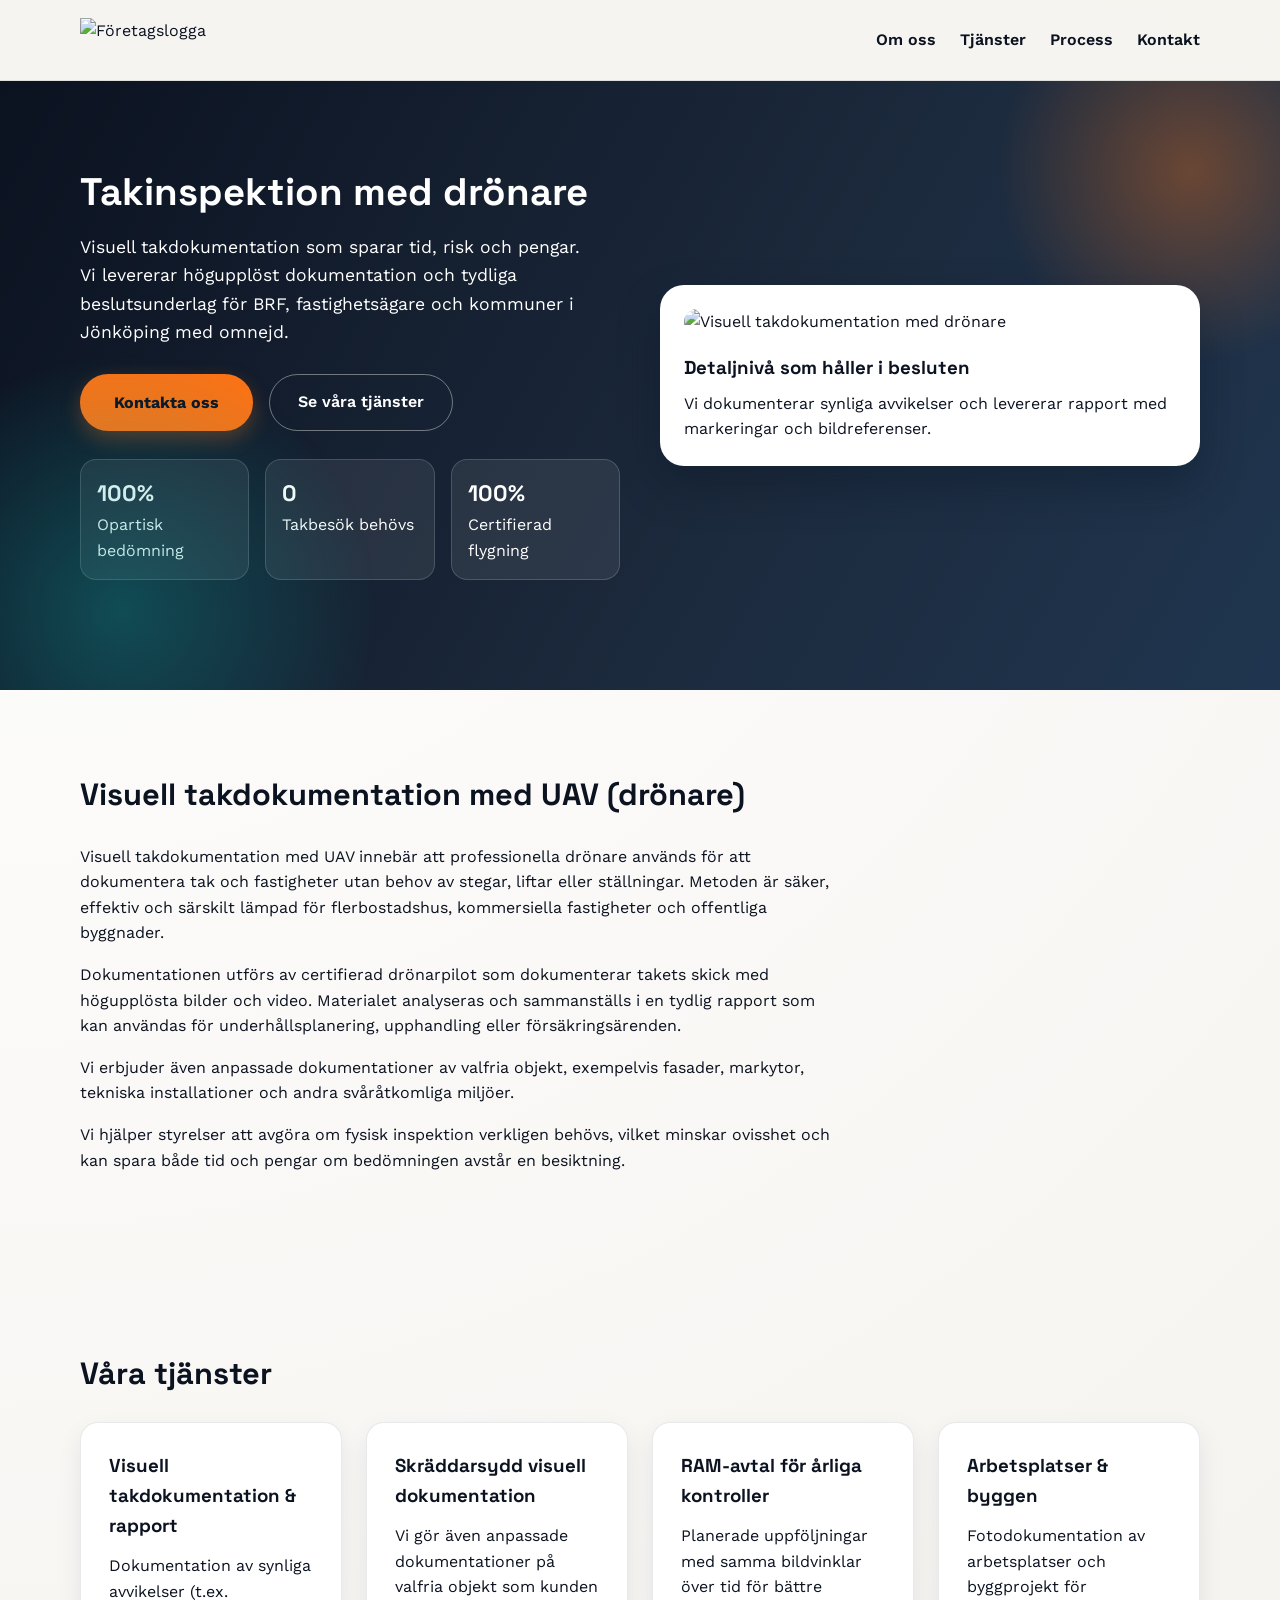
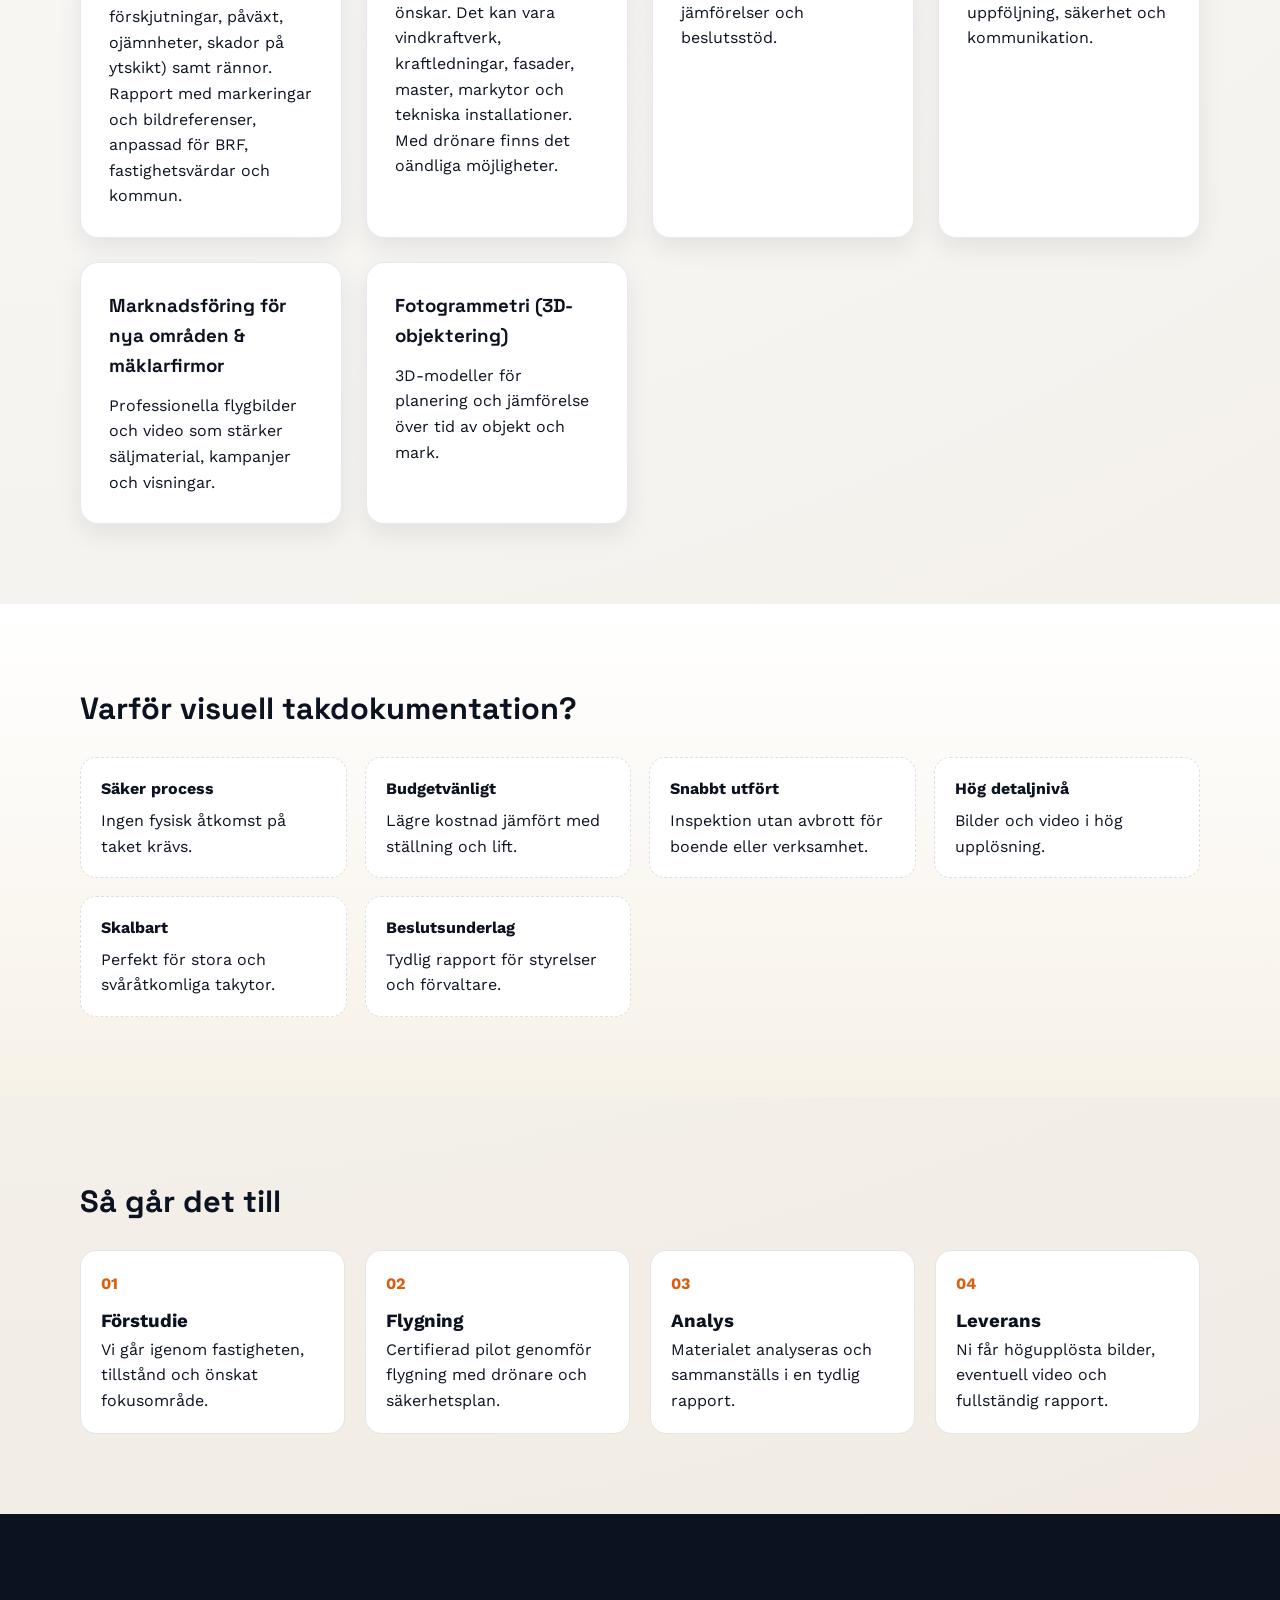
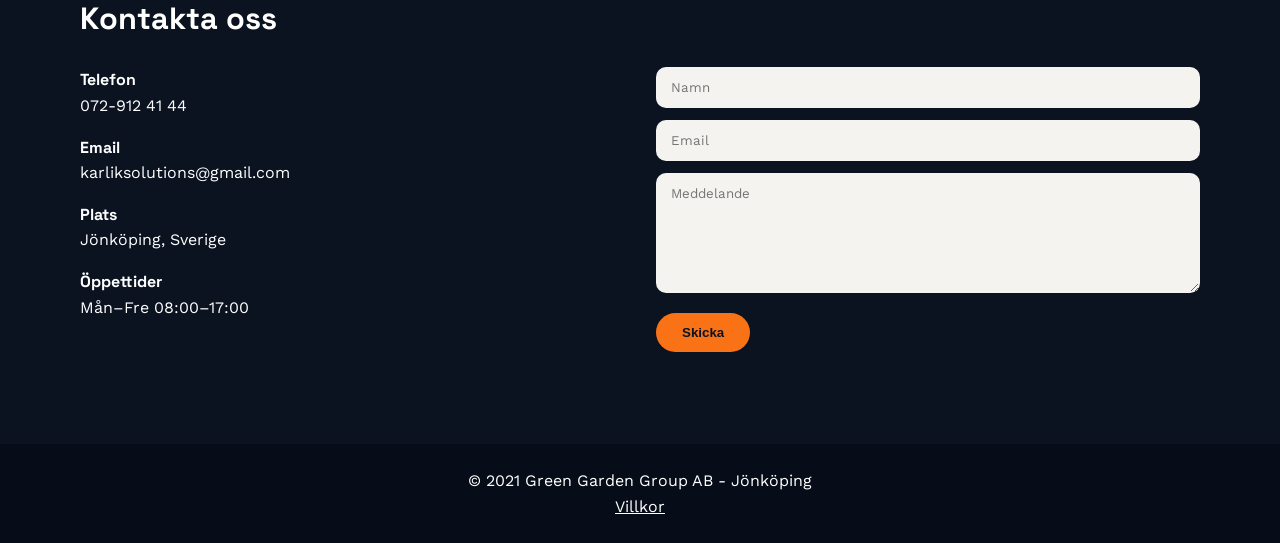
==== index.html @ d93022c7 "La till en honeypot" ====
<!DOCTYPE html>
<html lang="sv">
<head>
    <meta charset="UTF-8">
    <meta name="viewport" content="width=device-width, initial-scale=1.0">
    <title>Takinspektion med drönare | Visuell takdokumentation | Jönköping</title>
    <meta name="description" content="Professionell visuell takdokumentation med drönare i Jönköping och hela Småland. Säker, kostnadseffektiv och noggrann dokumentation för BRF, fastighetsägare och kommuner.">
    <meta property="og:title" content="Takinspektion med drönare I Jönköping">
    <meta property="og:description" content="Visuell takdokumentation med drönare i Jönköping och hela Småland. Högupplöst bild och rapport för BRF, fastighetsägare och kommuner.">
    <meta property="og:image" content="https://karliksolutions.se/hero.jpg">
    <meta property="og:type" content="website">
    <meta property="og:url" content="https://karliksolutions.se/">
    <meta name="twitter:card" content="summary_large_image">
    <meta name="twitter:title" content="Takinspektion med drönare I Jönköping">
    <meta name="twitter:description" content="Visuell takdokumentation med drönare i Jönköping och hela Småland. Högupplöst bild och rapport för fastighetsägare.">
    <meta name="twitter:image" content="https://karliksolutions.se/hero.jpg">
    <link rel="canonical" href="https://karliksolutions.se/">

    <link rel="preconnect" href="https://fonts.googleapis.com">
    <link rel="preconnect" href="https://fonts.gstatic.com" crossorigin>
    <link href="https://fonts.googleapis.com/css2?family=Space+Grotesk:wght@400;600;700&family=Work+Sans:wght@300;400;600&display=swap" rel="stylesheet">
    <link rel="icon" href="/favicon.ico" type="image/x-icon">
    <link rel="icon" href="Karlik ikon inverted - PNG.png" type="image/png">

    <script type="application/ld+json">
        {
            "@context": "https://schema.org",
            "@type": "LocalBusiness",
            "name": "Karlik Solutions",
            "url": "https://karliksolutions.se/",
            "image": "https://karliksolutions.se/hero.jpg",
            "address": {
                "@type": "PostalAddress",
                "addressLocality": "Jönköping",
                "addressCountry": "SE"
            },
            "telephone": "+46 72 912 41 44",
            "email": "karliksolutions@gmail.com",
            "serviceArea": {
                "@type": "Place",
                "address": {
                    "@type": "PostalAddress",
                    "addressLocality": "Jönköping",
                    "addressCountry": "SE"
                }
            },
            "areaServed": "Jönköping",
            "makesOffer": [
                {
                    "@type": "Offer",
                    "itemOffered": {
                        "@type": "Service",
                        "name": "Visuell takdokumentation med drönare"
                    }
                },
                {
                    "@type": "Offer",
                    "itemOffered": {
                        "@type": "Service",
                        "name": "Skräddarsydd visuell dokumentation"
                    }
                },
                {
                    "@type": "Offer",
                    "itemOffered": {
                        "@type": "Service",
                        "name": "RAM-avtal för årliga kontroller"
                    }
                },
                {
                    "@type": "Offer",
                    "itemOffered": {
                        "@type": "Service",
                        "name": "Arbetsplatser & byggen"
                    }
                },
                {
                    "@type": "Offer",
                    "itemOffered": {
                        "@type": "Service",
                        "name": "Marknadsföring för nya områden & mäklarfirmor"
                    }
                },
                {
                    "@type": "Offer",
                    "itemOffered": {
                        "@type": "Service",
                        "name": "Fotogrammetri (3D-objektering)"
                    }
                }
            ]
        }
    </script>

    <style>
        :root {
            --ink: #0b1220;
            --ink-soft: #151d2d;
            --cloud: #f5f3ef;
            --sand: #efe7dc;
            --brand: #f97316;
            --brand-dark: #d65f10;
            --sea: #0ea5a0;
            --edge: #1c2a3d;
        }

        * {
            margin: 0;
            padding: 0;
            box-sizing: border-box;
        }

        body {
            font-family: "Work Sans", "Segoe UI", sans-serif;
            line-height: 1.6;
            color: var(--ink);
            background: radial-gradient(circle at top left, #ffffff 0%, var(--cloud) 55%, var(--sand) 100%);
        }

        img {
            max-width: 100%;
            display: block;
        }

        .container {
            width: min(1120px, 92%);
            margin: 0 auto;
        }

        header {
            position: sticky;
            top: 0;
            z-index: 10;
            background: rgba(245, 243, 239, 0.9);
            backdrop-filter: blur(10px);
            border-bottom: 1px solid rgba(28, 42, 61, 0.1);
        }

        .logo-nav {
            display: flex;
            align-items: center;
            justify-content: space-between;
            padding: 18px 0;
            gap: 24px;
        }

        .logo {
            height: 44px;
        }

        nav ul {
            list-style: none;
            display: flex;
            gap: 24px;
            font-weight: 600;
        }

        nav a {
            text-decoration: none;
            color: var(--ink);
        }

        nav a:hover {
            color: var(--brand);
        }

        .hero-section {
            position: relative;
            overflow: hidden;
            background: linear-gradient(120deg, var(--ink) 0%, var(--edge) 60%, #1f354f 100%);
            color: #ffffff;
            padding: 90px 0 110px;
        }

        .hero-section::before,
        .hero-section::after {
            content: "";
            position: absolute;
            border-radius: 50%;
            opacity: 0.35;
        }

        .hero-section::before {
            width: 420px;
            height: 420px;
            background: radial-gradient(circle, var(--brand) 0%, transparent 65%);
            top: -120px;
            right: -120px;
        }

        .hero-section::after {
            width: 520px;
            height: 520px;
            background: radial-gradient(circle, var(--sea) 0%, transparent 70%);
            bottom: -180px;
            left: -140px;
        }

        .hero-grid {
            position: relative;
            display: grid;
            grid-template-columns: repeat(2, 1fr);
            gap: 40px;
            align-items: center;
        }

        .hero-content h1 {
            font-family: "Space Grotesk", "Segoe UI", sans-serif;
            font-size: clamp(2.4rem, 3vw, 3.5rem);
            line-height: 1.1;
            margin-bottom: 20px;
        }

        .hero-content p {
            font-size: 1.1rem;
            max-width: 520px;
            margin-bottom: 28px;
        }

        .hero-actions {
            display: flex;
            flex-wrap: wrap;
            gap: 16px;
            margin-bottom: 28px;
        }

        .cta-button {
            background-color: var(--brand);
            color: var(--ink);
            padding: 14px 32px;
            border-radius: 999px;
            font-weight: 700;
            text-decoration: none;
            border: 2px solid var(--brand);
            transition: transform 0.2s ease, box-shadow 0.2s ease;
            box-shadow: 0 8px 20px rgba(249, 115, 22, 0.3);
        }

        .cta-button:hover {
            transform: translateY(-2px);
            box-shadow: 0 12px 26px rgba(249, 115, 22, 0.35);
        }

        .ghost-button {
            padding: 14px 28px;
            border-radius: 999px;
            border: 1px solid rgba(255, 255, 255, 0.4);
            color: #ffffff;
            text-decoration: none;
            font-weight: 600;
        }

        .hero-metrics {
            display: grid;
            grid-template-columns: repeat(auto-fit, minmax(160px, 1fr));
            gap: 16px;
        }

        .metric {
            background: rgba(255, 255, 255, 0.08);
            border: 1px solid rgba(255, 255, 255, 0.16);
            padding: 16px;
            border-radius: 16px;
        }

        .metric strong {
            display: block;
            font-size: 1.4rem;
            font-family: "Space Grotesk", "Segoe UI", sans-serif;
        }

        .hero-card {
            background: #ffffff;
            color: var(--ink);
            border-radius: 24px;
            padding: 24px;
            box-shadow: 0 20px 40px rgba(10, 20, 35, 0.35);
            animation: float 8s ease-in-out infinite;
        }

        .hero-card img {
            border-radius: 16px;
            margin-bottom: 18px;
        }

        .hero-card h3 {
            font-family: "Space Grotesk", "Segoe UI", sans-serif;
            margin-bottom: 8px;
        }

        section {
            padding: 80px 0;
        }

        h2 {
            font-family: "Space Grotesk", "Segoe UI", sans-serif;
            font-size: clamp(1.8rem, 2.4vw, 2.6rem);
            margin-bottom: 24px;
        }

        .about-section p {
            max-width: 760px;
            margin-bottom: 16px;
        }

        .services-grid {
            display: grid;
            grid-template-columns: repeat(auto-fit, minmax(260px, 1fr));
            gap: 24px;
        }

        .service-card {
            background: #ffffff;
            padding: 28px;
            border-radius: 18px;
            border: 1px solid rgba(28, 42, 61, 0.1);
            box-shadow: 0 10px 24px rgba(20, 30, 45, 0.08);
        }

        .service-card h3 {
            margin-bottom: 12px;
            font-family: "Space Grotesk", "Segoe UI", sans-serif;
        }

        .benefits-section {
            background: linear-gradient(180deg, #ffffff 0%, #f7f2e8 100%);
        }

        .benefits-grid {
            display: grid;
            grid-template-columns: repeat(auto-fit, minmax(240px, 1fr));
            gap: 18px;
        }

        .benefit-item {
            background: #ffffff;
            border-radius: 16px;
            padding: 18px 20px;
            border: 1px dashed rgba(28, 42, 61, 0.15);
        }

        .benefit-item strong {
            display: block;
            margin-bottom: 6px;
        }

        .process-grid {
            display: grid;
            grid-template-columns: repeat(auto-fit, minmax(240px, 1fr));
            gap: 20px;
        }

        .process-step {
            padding: 20px;
            background: #ffffff;
            border-radius: 16px;
            border: 1px solid rgba(28, 42, 61, 0.12);
        }

        .process-step span {
            display: inline-block;
            font-weight: 700;
            color: var(--brand-dark);
            margin-bottom: 10px;
        }

        .contact-section {
            background: var(--ink);
            color: #ffffff;
        }

        .contact-content {
            display: grid;
            grid-template-columns: repeat(auto-fit, minmax(280px, 1fr));
            gap: 32px;
        }

        .contact-item {
            margin-bottom: 16px;
        }

        .contact-item h4 {
            font-family: "Space Grotesk", "Segoe UI", sans-serif;
        }

        form {
            position: relative;
        }

        form input,
        form textarea {
            width: 100%;
            padding: 12px 14px;
            margin-bottom: 12px;
            border-radius: 10px;
            border: 1px solid transparent;
            background: #f5f3ef;
            font-family: "Work Sans", "Segoe UI", sans-serif;
        }

        form textarea {
            min-height: 120px;
            resize: vertical;
        }

        form button {
            padding: 12px 26px;
            border: none;
            background: var(--brand);
            color: var(--ink);
            border-radius: 999px;
            font-weight: 700;
            cursor: pointer;
        }

        /* Honeypot: dolt för människor, synligt för bottar */
        .hp-field {
            position: absolute;
            left: -9999px;
            top: auto;
            width: 1px;
            height: 1px;
            overflow: hidden;
        }

        .form-status {
            margin-top: 12px;
            font-weight: 600;
        }

        .form-status.success {
            color: var(--brand);
        }

        .form-status.error {
            color: #fca5a5;
        }

        footer {
            background: #070d18;
            color: #ffffff;
            text-align: center;
            padding: 24px 0;
        }

        footer a {
            color: #ffffff;
        }

        .reveal {
            animation: fadeUp 0.8s ease forwards;
            opacity: 0;
        }

        .reveal-delay-1 { animation-delay: 0.1s; }
        .reveal-delay-2 { animation-delay: 0.2s; }
        .reveal-delay-3 { animation-delay: 0.3s; }

        @keyframes fadeUp {
            from { opacity: 0; transform: translateY(12px); }
            to { opacity: 1; transform: translateY(0); }
        }

        @keyframes float {
            0%, 100% { transform: translateY(0); }
            50% { transform: translateY(-10px); }
        }

        @media (max-width: 820px) {
            .hero-grid {
                grid-template-columns: 1fr;
            }

            nav ul {
                flex-wrap: wrap;
                justify-content: center;
            }
        }

        @media (max-width: 640px) {
            .logo-nav {
                flex-direction: column;
            }

            .hero-actions {
                flex-direction: column;
                align-items: flex-start;
            }

            .hero-section {
                padding: 70px 0 90px;
            }

            .hero-content h1 {
                font-size: 2.1rem;
            }

            .hero-content p {
                font-size: 1rem;
            }

            section {
                padding: 60px 0;
            }

            .services-grid,
            .benefits-grid,
            .process-grid {
                gap: 16px;
            }

            .service-card {
                padding: 22px;
            }

            .service-card p,
            .benefit-item span {
                font-size: 0.98rem;
            }

            .contact-content {
                gap: 24px;
            }
        }

        @media (max-width: 520px) {
            .hero-metrics {
                grid-template-columns: 1fr;
            }

            .metric {
                padding: 12px;
            }

            .hero-card {
                padding: 18px;
            }
        }
    </style>
</head>
<body>

<header>
    <div class="container">
        <div class="logo-nav">
            <img src="logo.png" alt="Företagslogga" class="logo">
            <nav aria-label="Huvudnavigation">
                <ul>
                    <li><a href="#om-oss">Om oss</a></li>
                    <li><a href="#tjanster">Tjänster</a></li>
                    <li><a href="#process">Process</a></li>
                    <li><a href="#kontakt">Kontakt</a></li>
                </ul>
            </nav>
        </div>
    </div>
</header>

<main>
<section class="hero-section">
    <div class="container hero-grid">
        <div class="hero-content reveal">
            <h1 class="reveal-delay-2">Takinspektion med drönare</h1>
            <p class="reveal-delay-3">
                Visuell takdokumentation som sparar tid, risk och pengar. Vi levererar högupplöst dokumentation och tydliga beslutsunderlag för BRF, fastighetsägare och kommuner i Jönköping med omnejd.
            </p>
            <div class="hero-actions reveal-delay-3">
                <a href="#kontakt" class="cta-button">Kontakta oss</a>
                <a href="#tjanster" class="ghost-button">Se våra tjänster</a>
            </div>
            <div class="hero-metrics">
                <div class="metric">
                    <strong>100%</strong>
                    <span>Opartisk bedömning</span>
                </div>
                <div class="metric">
                    <strong>0</strong>
                    <span>Takbesök behövs</span>
                </div>
                <div class="metric">
                    <strong>100%</strong>
                    <span>Certifierad flygning</span>
                </div>
            </div>
        </div>
        <div class="hero-card reveal">
            <img src="hero.jpg" alt="Visuell takdokumentation med drönare" fetchpriority="high">
            <h3>Detaljnivå som håller i besluten</h3>
            <p>Vi dokumenterar synliga avvikelser och levererar rapport med markeringar och bildreferenser.</p>
        </div>
    </div>
</section>

<section id="om-oss" class="about-section">
    <div class="container">
        <h2>Visuell takdokumentation med UAV (drönare)</h2>
        <p>
            Visuell takdokumentation med UAV innebär att professionella drönare används för att dokumentera tak och fastigheter utan behov av stegar, liftar eller ställningar. Metoden är säker, effektiv och särskilt lämpad för flerbostadshus, kommersiella fastigheter och offentliga byggnader.
        </p>
        <p>
            Dokumentationen utförs av certifierad drönarpilot som dokumenterar takets skick med högupplösta bilder och video. Materialet analyseras och sammanställs i en tydlig rapport som kan användas för underhållsplanering, upphandling eller försäkringsärenden.
        </p>
        <p>
            Vi erbjuder även anpassade dokumentationer av valfria objekt, exempelvis fasader, markytor, tekniska installationer och andra svåråtkomliga miljöer.
        </p>
        <p>
            Vi hjälper styrelser att avgöra om fysisk inspektion verkligen behövs, vilket minskar ovisshet och kan spara både tid och pengar om bedömningen avstår en besiktning.
        </p>
    </div>
</section>

<section id="tjanster" class="services-section">
    <div class="container">
        <h2>Våra tjänster</h2>
        <div class="services-grid">
            <div class="service-card">
                <h3>Visuell takdokumentation & rapport</h3>
                <p>Dokumentation av synliga avvikelser (t.ex. förskjutningar, påväxt, ojämnheter, skador på ytskikt) samt rännor. Rapport med markeringar och bildreferenser, anpassad för BRF, fastighetsvärdar och kommun.</p>
            </div>
            <div class="service-card">
                <h3>Skräddarsydd visuell dokumentation</h3>
                <p>Vi gör även anpassade dokumentationer på valfria objekt som kunden önskar. Det kan vara vindkraftverk, kraftledningar, fasader, master, markytor och tekniska installationer. Med drönare finns det oändliga möjligheter.</p>
            </div>
            <div class="service-card">
                <h3>RAM-avtal för årliga kontroller</h3>
                <p>Planerade uppföljningar med samma bildvinklar över tid för bättre jämförelser och beslutsstöd.</p>
            </div>
            <div class="service-card">
                <h3>Arbetsplatser & byggen</h3>
                <p>Fotodokumentation av arbetsplatser och byggprojekt för uppföljning, säkerhet och kommunikation.</p>
            </div>
            <div class="service-card">
                <h3>Marknadsföring för nya områden & mäklarfirmor</h3>
                <p>Professionella flygbilder och video som stärker säljmaterial, kampanjer och visningar.</p>
            </div>
            <div class="service-card">
                <h3>Fotogrammetri (3D-objektering)</h3>
                <p>3D-modeller för planering och jämförelse över tid av objekt och mark.</p>
            </div>
        </div>
    </div>
</section>

<section class="benefits-section">
    <div class="container">
        <h2>Varför visuell takdokumentation?</h2>
        <div class="benefits-grid">
            <div class="benefit-item">
                <strong>Säker process</strong>
                <span>Ingen fysisk åtkomst på taket krävs.</span>
            </div>
            <div class="benefit-item">
                <strong>Budgetvänligt</strong>
                <span>Lägre kostnad jämfört med ställning och lift.</span>
            </div>
            <div class="benefit-item">
                <strong>Snabbt utfört</strong>
                <span>Inspektion utan avbrott för boende eller verksamhet.</span>
            </div>
            <div class="benefit-item">
                <strong>Hög detaljnivå</strong>
                <span>Bilder och video i hög upplösning.</span>
            </div>
            <div class="benefit-item">
                <strong>Skalbart</strong>
                <span>Perfekt för stora och svåråtkomliga takytor.</span>
            </div>
            <div class="benefit-item">
                <strong>Beslutsunderlag</strong>
                <span>Tydlig rapport för styrelser och förvaltare.</span>
            </div>
        </div>
    </div>
</section>

<section id="process" class="process-section">
    <div class="container">
        <h2>Så går det till</h2>
        <div class="process-grid">
            <div class="process-step">
                <span>01</span>
                <h3>Förstudie</h3>
                <p>Vi går igenom fastigheten, tillstånd och önskat fokusområde.</p>
            </div>
            <div class="process-step">
                <span>02</span>
                <h3>Flygning</h3>
                <p>Certifierad pilot genomför flygning med drönare och säkerhetsplan.</p>
            </div>
            <div class="process-step">
                <span>03</span>
                <h3>Analys</h3>
                <p>Materialet analyseras och sammanställs i en tydlig rapport.</p>
            </div>
            <div class="process-step">
                <span>04</span>
                <h3>Leverans</h3>
                <p>Ni får högupplösta bilder, eventuell video och fullständig rapport.</p>
            </div>
        </div>
    </div>
</section>

<section id="kontakt" class="contact-section">
    <div class="container">
        <h2>Kontakta oss</h2>
        <div class="contact-content">
            <div class="contact-info">
                <div class="contact-item">
                    <h4>Telefon</h4>
                    <p>072-912 41 44</p>
                </div>
                <div class="contact-item">
                    <h4>Email</h4>
                    <p>karliksolutions@gmail.com</p>
                </div>
                <div class="contact-item">
                    <h4>Plats</h4>
                    <p>Jönköping, Sverige</p>
                </div>
                <div class="contact-item">
                    <h4>Öppettider</h4>
                    <p>Mån–Fre 08:00–17:00</p>
                </div>
            </div>
            <form id="contact-form" action="https://n8n1.karlikadmin.se/webhook/878856e9-f05a-4c14-a635-0a4954a26fe0" method="POST">
                <input type="text" name="name" placeholder="Namn" required>
                <input type="email" name="email" placeholder="Email" required>
                <textarea name="message" placeholder="Meddelande" required></textarea>

                <!-- Honeypot: ska alltid vara tomt. Fylls det i är det en bot. -->
                <div class="hp-field" aria-hidden="true">
                    <label for="website">Lämna detta fält tomt</label>
                    <input type="text" id="website" name="website" tabindex="-1" autocomplete="off">
                </div>

                <button type="submit">Skicka</button>
                <div id="form-status" class="form-status" role="status" aria-live="polite"></div>
            </form>
        </div>
    </div>
</section>
</main>

<footer>
    <div class="container">
        <p>&copy; 2021 Green Garden Group AB - Jönköping</p>
        <p><a href="villkor.html">Villkor</a></p>
    </div>
</footer>

<script>
    const form = document.querySelector("#contact-form");
    const statusEl = document.querySelector("#form-status");

    if (form) {
        form.addEventListener("submit", async (event) => {
            event.preventDefault();

            // Honeypot: om fältet är ifyllt är det en bot – låtsas att allt gick bra men skicka inget
            const honeypot = form.querySelector("#website");
            if (honeypot && honeypot.value.trim() !== "") {
                form.reset();
                statusEl.textContent = "Tack! Vi återkommer så snart vi kan.";
                statusEl.className = "form-status success";
                return;
            }

            statusEl.textContent = "Skickar...";
            statusEl.className = "form-status";

            const submitButton = form.querySelector("button[type='submit']");
            if (submitButton) {
                submitButton.disabled = true;
            }

            try {
                const response = await fetch(form.action, {
                    method: "POST",
                    body: new FormData(form)
                });

                if (response.ok) {
                    form.reset();
                    statusEl.textContent = "Tack! Vi återkommer så snart vi kan.";
                    statusEl.classList.add("success");
                } else {
                    throw new Error("Bad response");
                }
            } catch (error) {
                statusEl.textContent = "Något gick fel. Försök igen eller ring oss.";
                statusEl.classList.add("error");
            } finally {
                if (submitButton) {
                    submitButton.disabled = false;
                }
            }
        });
    }
</script>

</body>
</html>
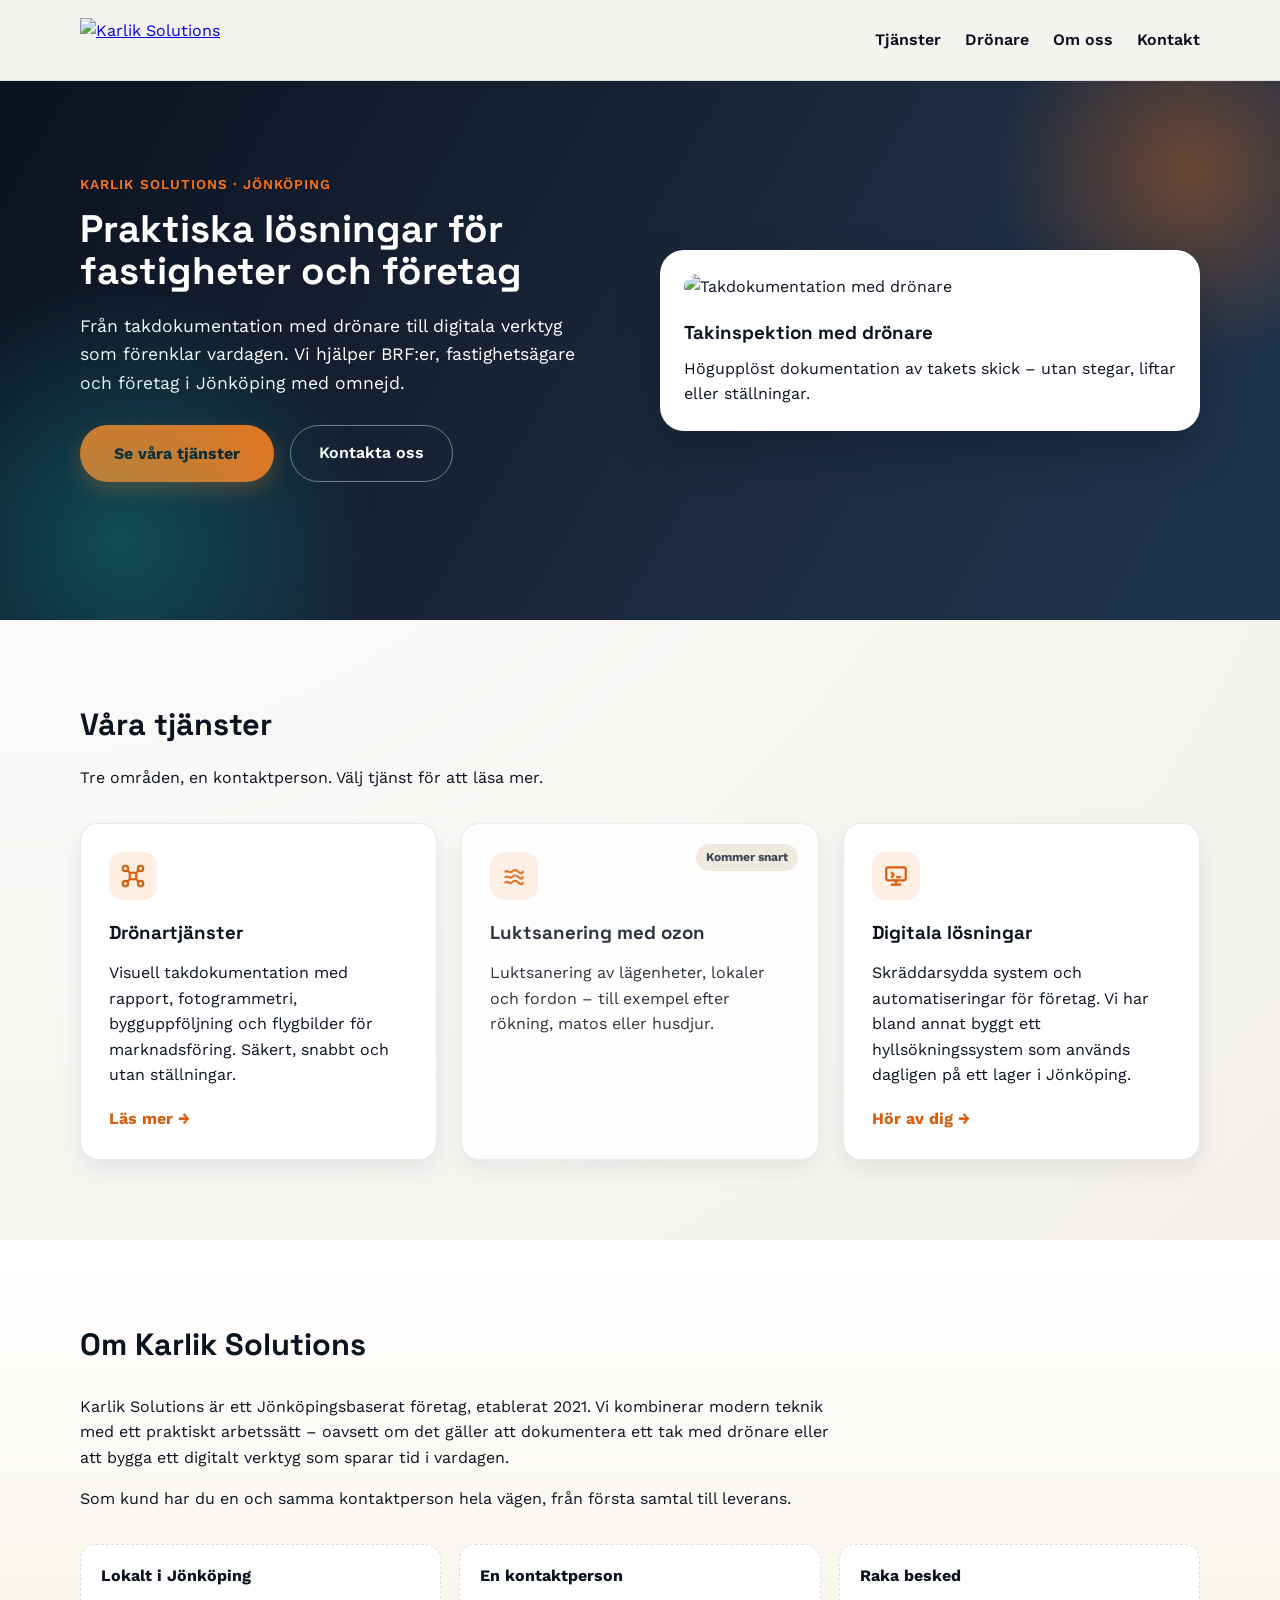
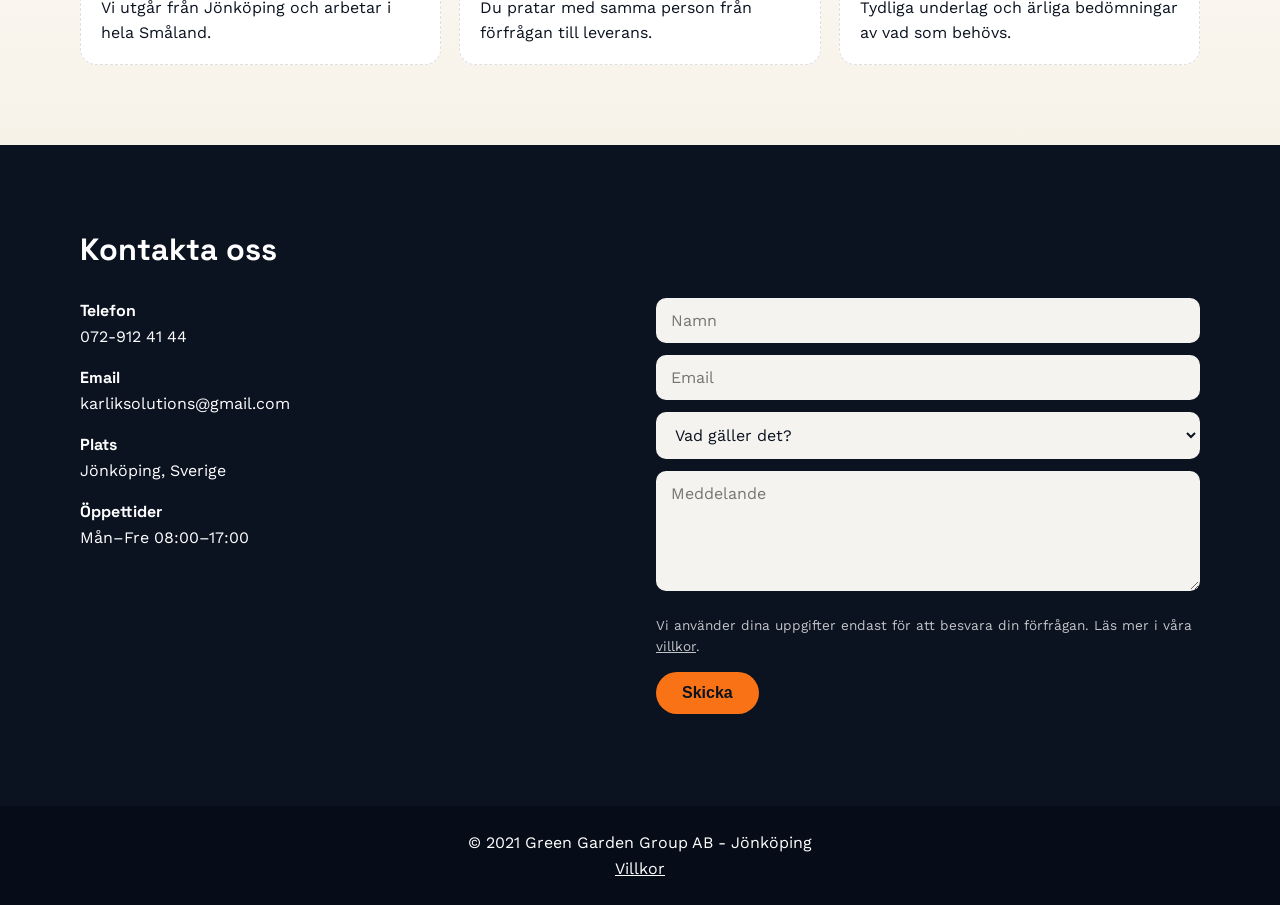
==== commit cc25b5af: "Add files via upload" ====
--- a/index.html
+++ b/index.html
@@ -1,803 +1,228 @@
-<!DOCTYPE html>
-<html lang="sv">
-<head>
-    <meta charset="UTF-8">
-    <meta name="viewport" content="width=device-width, initial-scale=1.0">
-    <title>Takinspektion med drönare | Visuell takdokumentation | Jönköping</title>
-    <meta name="description" content="Professionell visuell takdokumentation med drönare i Jönköping och hela Småland. Säker, kostnadseffektiv och noggrann dokumentation för BRF, fastighetsägare och kommuner.">
-    <meta property="og:title" content="Takinspektion med drönare I Jönköping">
-    <meta property="og:description" content="Visuell takdokumentation med drönare i Jönköping och hela Småland. Högupplöst bild och rapport för BRF, fastighetsägare och kommuner.">
-    <meta property="og:image" content="https://karliksolutions.se/hero.jpg">
-    <meta property="og:type" content="website">
-    <meta property="og:url" content="https://karliksolutions.se/">
-    <meta name="twitter:card" content="summary_large_image">
-    <meta name="twitter:title" content="Takinspektion med drönare I Jönköping">
-    <meta name="twitter:description" content="Visuell takdokumentation med drönare i Jönköping och hela Småland. Högupplöst bild och rapport för fastighetsägare.">
-    <meta name="twitter:image" content="https://karliksolutions.se/hero.jpg">
-    <link rel="canonical" href="https://karliksolutions.se/">
-
-    <link rel="preconnect" href="https://fonts.googleapis.com">
-    <link rel="preconnect" href="https://fonts.gstatic.com" crossorigin>
-    <link href="https://fonts.googleapis.com/css2?family=Space+Grotesk:wght@400;600;700&family=Work+Sans:wght@300;400;600&display=swap" rel="stylesheet">
-    <link rel="icon" href="/favicon.ico" type="image/x-icon">
-    <link rel="icon" href="Karlik ikon inverted - PNG.png" type="image/png">
-
-    <script type="application/ld+json">
-        {
-            "@context": "https://schema.org",
-            "@type": "LocalBusiness",
-            "name": "Karlik Solutions",
-            "url": "https://karliksolutions.se/",
-            "image": "https://karliksolutions.se/hero.jpg",
-            "address": {
-                "@type": "PostalAddress",
-                "addressLocality": "Jönköping",
-                "addressCountry": "SE"
-            },
-            "telephone": "+46 72 912 41 44",
-            "email": "karliksolutions@gmail.com",
-            "serviceArea": {
-                "@type": "Place",
-                "address": {
-                    "@type": "PostalAddress",
-                    "addressLocality": "Jönköping",
-                    "addressCountry": "SE"
-                }
-            },
-            "areaServed": "Jönköping",
-            "makesOffer": [
-                {
-                    "@type": "Offer",
-                    "itemOffered": {
-                        "@type": "Service",
-                        "name": "Visuell takdokumentation med drönare"
-                    }
-                },
-                {
-                    "@type": "Offer",
-                    "itemOffered": {
-                        "@type": "Service",
-                        "name": "Skräddarsydd visuell dokumentation"
-                    }
-                },
-                {
-                    "@type": "Offer",
-                    "itemOffered": {
-                        "@type": "Service",
-                        "name": "RAM-avtal för årliga kontroller"
-                    }
-                },
-                {
-                    "@type": "Offer",
-                    "itemOffered": {
-                        "@type": "Service",
-                        "name": "Arbetsplatser & byggen"
-                    }
-                },
-                {
-                    "@type": "Offer",
-                    "itemOffered": {
-                        "@type": "Service",
-                        "name": "Marknadsföring för nya områden & mäklarfirmor"
-                    }
-                },
-                {
-                    "@type": "Offer",
-                    "itemOffered": {
-                        "@type": "Service",
-                        "name": "Fotogrammetri (3D-objektering)"
-                    }
-                }
-            ]
-        }
-    </script>
-
-    <style>
-        :root {
-            --ink: #0b1220;
-            --ink-soft: #151d2d;
-            --cloud: #f5f3ef;
-            --sand: #efe7dc;
-            --brand: #f97316;
-            --brand-dark: #d65f10;
-            --sea: #0ea5a0;
-            --edge: #1c2a3d;
-        }
-
-        * {
-            margin: 0;
-            padding: 0;
-            box-sizing: border-box;
-        }
-
-        body {
-            font-family: "Work Sans", "Segoe UI", sans-serif;
-            line-height: 1.6;
-            color: var(--ink);
-            background: radial-gradient(circle at top left, #ffffff 0%, var(--cloud) 55%, var(--sand) 100%);
-        }
-
-        img {
-            max-width: 100%;
-            display: block;
-        }
-
-        .container {
-            width: min(1120px, 92%);
-            margin: 0 auto;
-        }
-
-        header {
-            position: sticky;
-            top: 0;
-            z-index: 10;
-            background: rgba(245, 243, 239, 0.9);
-            backdrop-filter: blur(10px);
-            border-bottom: 1px solid rgba(28, 42, 61, 0.1);
-        }
-
-        .logo-nav {
-            display: flex;
-            align-items: center;
-            justify-content: space-between;
-            padding: 18px 0;
-            gap: 24px;
-        }
-
-        .logo {
-            height: 44px;
-        }
-
-        nav ul {
-            list-style: none;
-            display: flex;
-            gap: 24px;
-            font-weight: 600;
-        }
-
-        nav a {
-            text-decoration: none;
-            color: var(--ink);
-        }
-
-        nav a:hover {
-            color: var(--brand);
-        }
-
-        .hero-section {
-            position: relative;
-            overflow: hidden;
-            background: linear-gradient(120deg, var(--ink) 0%, var(--edge) 60%, #1f354f 100%);
-            color: #ffffff;
-            padding: 90px 0 110px;
-        }
-
-        .hero-section::before,
-        .hero-section::after {
-            content: "";
-            position: absolute;
-            border-radius: 50%;
-            opacity: 0.35;
-        }
-
-        .hero-section::before {
-            width: 420px;
-            height: 420px;
-            background: radial-gradient(circle, var(--brand) 0%, transparent 65%);
-            top: -120px;
-            right: -120px;
-        }
-
-        .hero-section::after {
-            width: 520px;
-            height: 520px;
-            background: radial-gradient(circle, var(--sea) 0%, transparent 70%);
-            bottom: -180px;
-            left: -140px;
-        }
-
-        .hero-grid {
-            position: relative;
-            display: grid;
-            grid-template-columns: repeat(2, 1fr);
-            gap: 40px;
-            align-items: center;
-        }
-
-        .hero-content h1 {
-            font-family: "Space Grotesk", "Segoe UI", sans-serif;
-            font-size: clamp(2.4rem, 3vw, 3.5rem);
-            line-height: 1.1;
-            margin-bottom: 20px;
-        }
-
-        .hero-content p {
-            font-size: 1.1rem;
-            max-width: 520px;
-            margin-bottom: 28px;
-        }
-
-        .hero-actions {
-            display: flex;
-            flex-wrap: wrap;
-            gap: 16px;
-            margin-bottom: 28px;
-        }
-
-        .cta-button {
-            background-color: var(--brand);
-            color: var(--ink);
-            padding: 14px 32px;
-            border-radius: 999px;
-            font-weight: 700;
-            text-decoration: none;
-            border: 2px solid var(--brand);
-            transition: transform 0.2s ease, box-shadow 0.2s ease;
-            box-shadow: 0 8px 20px rgba(249, 115, 22, 0.3);
-        }
-
-        .cta-button:hover {
-            transform: translateY(-2px);
-            box-shadow: 0 12px 26px rgba(249, 115, 22, 0.35);
-        }
-
-        .ghost-button {
-            padding: 14px 28px;
-            border-radius: 999px;
-            border: 1px solid rgba(255, 255, 255, 0.4);
-            color: #ffffff;
-            text-decoration: none;
-            font-weight: 600;
-        }
-
-        .hero-metrics {
-            display: grid;
-            grid-template-columns: repeat(auto-fit, minmax(160px, 1fr));
-            gap: 16px;
-        }
-
-        .metric {
-            background: rgba(255, 255, 255, 0.08);
-            border: 1px solid rgba(255, 255, 255, 0.16);
-            padding: 16px;
-            border-radius: 16px;
-        }
-
-        .metric strong {
-            display: block;
-            font-size: 1.4rem;
-            font-family: "Space Grotesk", "Segoe UI", sans-serif;
-        }
-
-        .hero-card {
-            background: #ffffff;
-            color: var(--ink);
-            border-radius: 24px;
-            padding: 24px;
-            box-shadow: 0 20px 40px rgba(10, 20, 35, 0.35);
-            animation: float 8s ease-in-out infinite;
-        }
-
-        .hero-card img {
-            border-radius: 16px;
-            margin-bottom: 18px;
-        }
-
-        .hero-card h3 {
-            font-family: "Space Grotesk", "Segoe UI", sans-serif;
-            margin-bottom: 8px;
-        }
-
-        section {
-            padding: 80px 0;
-        }
-
-        h2 {
-            font-family: "Space Grotesk", "Segoe UI", sans-serif;
-            font-size: clamp(1.8rem, 2.4vw, 2.6rem);
-            margin-bottom: 24px;
-        }
-
-        .about-section p {
-            max-width: 760px;
-            margin-bottom: 16px;
-        }
-
-        .services-grid {
-            display: grid;
-            grid-template-columns: repeat(auto-fit, minmax(260px, 1fr));
-            gap: 24px;
-        }
-
-        .service-card {
-            background: #ffffff;
-            padding: 28px;
-            border-radius: 18px;
-            border: 1px solid rgba(28, 42, 61, 0.1);
-            box-shadow: 0 10px 24px rgba(20, 30, 45, 0.08);
-        }
-
-        .service-card h3 {
-            margin-bottom: 12px;
-            font-family: "Space Grotesk", "Segoe UI", sans-serif;
-        }
-
-        .benefits-section {
-            background: linear-gradient(180deg, #ffffff 0%, #f7f2e8 100%);
-        }
-
-        .benefits-grid {
-            display: grid;
-            grid-template-columns: repeat(auto-fit, minmax(240px, 1fr));
-            gap: 18px;
-        }
-
-        .benefit-item {
-            background: #ffffff;
-            border-radius: 16px;
-            padding: 18px 20px;
-            border: 1px dashed rgba(28, 42, 61, 0.15);
-        }
-
-        .benefit-item strong {
-            display: block;
-            margin-bottom: 6px;
-        }
-
-        .process-grid {
-            display: grid;
-            grid-template-columns: repeat(auto-fit, minmax(240px, 1fr));
-            gap: 20px;
-        }
-
-        .process-step {
-            padding: 20px;
-            background: #ffffff;
-            border-radius: 16px;
-            border: 1px solid rgba(28, 42, 61, 0.12);
-        }
-
-        .process-step span {
-            display: inline-block;
-            font-weight: 700;
-            color: var(--brand-dark);
-            margin-bottom: 10px;
-        }
-
-        .contact-section {
-            background: var(--ink);
-            color: #ffffff;
-        }
-
-        .contact-content {
-            display: grid;
-            grid-template-columns: repeat(auto-fit, minmax(280px, 1fr));
-            gap: 32px;
-        }
-
-        .contact-item {
-            margin-bottom: 16px;
-        }
-
-        .contact-item h4 {
-            font-family: "Space Grotesk", "Segoe UI", sans-serif;
-        }
-
-        form {
-            position: relative;
-        }
-
-        form input,
-        form textarea {
-            width: 100%;
-            padding: 12px 14px;
-            margin-bottom: 12px;
-            border-radius: 10px;
-            border: 1px solid transparent;
-            background: #f5f3ef;
-            font-family: "Work Sans", "Segoe UI", sans-serif;
-        }
-
-        form textarea {
-            min-height: 120px;
-            resize: vertical;
-        }
-
-        form button {
-            padding: 12px 26px;
-            border: none;
-            background: var(--brand);
-            color: var(--ink);
-            border-radius: 999px;
-            font-weight: 700;
-            cursor: pointer;
-        }
-
-        /* Honeypot: dolt för människor, synligt för bottar */
-        .hp-field {
-            position: absolute;
-            left: -9999px;
-            top: auto;
-            width: 1px;
-            height: 1px;
-            overflow: hidden;
-        }
-
-        .form-status {
-            margin-top: 12px;
-            font-weight: 600;
-        }
-
-        .form-status.success {
-            color: var(--brand);
-        }
-
-        .form-status.error {
-            color: #fca5a5;
-        }
-
-        footer {
-            background: #070d18;
-            color: #ffffff;
-            text-align: center;
-            padding: 24px 0;
-        }
-
-        footer a {
-            color: #ffffff;
-        }
-
-        .reveal {
-            animation: fadeUp 0.8s ease forwards;
-            opacity: 0;
-        }
-
-        .reveal-delay-1 { animation-delay: 0.1s; }
-        .reveal-delay-2 { animation-delay: 0.2s; }
-        .reveal-delay-3 { animation-delay: 0.3s; }
-
-        @keyframes fadeUp {
-            from { opacity: 0; transform: translateY(12px); }
-            to { opacity: 1; transform: translateY(0); }
-        }
-
-        @keyframes float {
-            0%, 100% { transform: translateY(0); }
-            50% { transform: translateY(-10px); }
-        }
-
-        @media (max-width: 820px) {
-            .hero-grid {
-                grid-template-columns: 1fr;
-            }
-
-            nav ul {
-                flex-wrap: wrap;
-                justify-content: center;
-            }
-        }
-
-        @media (max-width: 640px) {
-            .logo-nav {
-                flex-direction: column;
-            }
-
-            .hero-actions {
-                flex-direction: column;
-                align-items: flex-start;
-            }
-
-            .hero-section {
-                padding: 70px 0 90px;
-            }
-
-            .hero-content h1 {
-                font-size: 2.1rem;
-            }
-
-            .hero-content p {
-                font-size: 1rem;
-            }
-
-            section {
-                padding: 60px 0;
-            }
-
-            .services-grid,
-            .benefits-grid,
-            .process-grid {
-                gap: 16px;
-            }
-
-            .service-card {
-                padding: 22px;
-            }
-
-            .service-card p,
-            .benefit-item span {
-                font-size: 0.98rem;
-            }
-
-            .contact-content {
-                gap: 24px;
-            }
-        }
-
-        @media (max-width: 520px) {
-            .hero-metrics {
-                grid-template-columns: 1fr;
-            }
-
-            .metric {
-                padding: 12px;
-            }
-
-            .hero-card {
-                padding: 18px;
-            }
-        }
-    </style>
-</head>
-<body>
-
-<header>
-    <div class="container">
-        <div class="logo-nav">
-            <img src="logo.png" alt="Företagslogga" class="logo">
-            <nav aria-label="Huvudnavigation">
-                <ul>
-                    <li><a href="#om-oss">Om oss</a></li>
-                    <li><a href="#tjanster">Tjänster</a></li>
-                    <li><a href="#process">Process</a></li>
-                    <li><a href="#kontakt">Kontakt</a></li>
-                </ul>
-            </nav>
-        </div>
-    </div>
-</header>
-
-<main>
-<section class="hero-section">
-    <div class="container hero-grid">
-        <div class="hero-content reveal">
-            <h1 class="reveal-delay-2">Takinspektion med drönare</h1>
-            <p class="reveal-delay-3">
-                Visuell takdokumentation som sparar tid, risk och pengar. Vi levererar högupplöst dokumentation och tydliga beslutsunderlag för BRF, fastighetsägare och kommuner i Jönköping med omnejd.
-            </p>
-            <div class="hero-actions reveal-delay-3">
-                <a href="#kontakt" class="cta-button">Kontakta oss</a>
-                <a href="#tjanster" class="ghost-button">Se våra tjänster</a>
-            </div>
-            <div class="hero-metrics">
-                <div class="metric">
-                    <strong>100%</strong>
-                    <span>Opartisk bedömning</span>
-                </div>
-                <div class="metric">
-                    <strong>0</strong>
-                    <span>Takbesök behövs</span>
-                </div>
-                <div class="metric">
-                    <strong>100%</strong>
-                    <span>Certifierad flygning</span>
-                </div>
-            </div>
-        </div>
-        <div class="hero-card reveal">
-            <img src="hero.jpg" alt="Visuell takdokumentation med drönare" fetchpriority="high">
-            <h3>Detaljnivå som håller i besluten</h3>
-            <p>Vi dokumenterar synliga avvikelser och levererar rapport med markeringar och bildreferenser.</p>
-        </div>
-    </div>
-</section>
-
-<section id="om-oss" class="about-section">
-    <div class="container">
-        <h2>Visuell takdokumentation med UAV (drönare)</h2>
-        <p>
-            Visuell takdokumentation med UAV innebär att professionella drönare används för att dokumentera tak och fastigheter utan behov av stegar, liftar eller ställningar. Metoden är säker, effektiv och särskilt lämpad för flerbostadshus, kommersiella fastigheter och offentliga byggnader.
-        </p>
-        <p>
-            Dokumentationen utförs av certifierad drönarpilot som dokumenterar takets skick med högupplösta bilder och video. Materialet analyseras och sammanställs i en tydlig rapport som kan användas för underhållsplanering, upphandling eller försäkringsärenden.
-        </p>
-        <p>
-            Vi erbjuder även anpassade dokumentationer av valfria objekt, exempelvis fasader, markytor, tekniska installationer och andra svåråtkomliga miljöer.
-        </p>
-        <p>
-            Vi hjälper styrelser att avgöra om fysisk inspektion verkligen behövs, vilket minskar ovisshet och kan spara både tid och pengar om bedömningen avstår en besiktning.
-        </p>
-    </div>
-</section>
-
-<section id="tjanster" class="services-section">
-    <div class="container">
-        <h2>Våra tjänster</h2>
-        <div class="services-grid">
-            <div class="service-card">
-                <h3>Visuell takdokumentation & rapport</h3>
-                <p>Dokumentation av synliga avvikelser (t.ex. förskjutningar, påväxt, ojämnheter, skador på ytskikt) samt rännor. Rapport med markeringar och bildreferenser, anpassad för BRF, fastighetsvärdar och kommun.</p>
-            </div>
-            <div class="service-card">
-                <h3>Skräddarsydd visuell dokumentation</h3>
-                <p>Vi gör även anpassade dokumentationer på valfria objekt som kunden önskar. Det kan vara vindkraftverk, kraftledningar, fasader, master, markytor och tekniska installationer. Med drönare finns det oändliga möjligheter.</p>
-            </div>
-            <div class="service-card">
-                <h3>RAM-avtal för årliga kontroller</h3>
-                <p>Planerade uppföljningar med samma bildvinklar över tid för bättre jämförelser och beslutsstöd.</p>
-            </div>
-            <div class="service-card">
-                <h3>Arbetsplatser & byggen</h3>
-                <p>Fotodokumentation av arbetsplatser och byggprojekt för uppföljning, säkerhet och kommunikation.</p>
-            </div>
-            <div class="service-card">
-                <h3>Marknadsföring för nya områden & mäklarfirmor</h3>
-                <p>Professionella flygbilder och video som stärker säljmaterial, kampanjer och visningar.</p>
-            </div>
-            <div class="service-card">
-                <h3>Fotogrammetri (3D-objektering)</h3>
-                <p>3D-modeller för planering och jämförelse över tid av objekt och mark.</p>
-            </div>
-        </div>
-    </div>
-</section>
-
-<section class="benefits-section">
-    <div class="container">
-        <h2>Varför visuell takdokumentation?</h2>
-        <div class="benefits-grid">
-            <div class="benefit-item">
-                <strong>Säker process</strong>
-                <span>Ingen fysisk åtkomst på taket krävs.</span>
-            </div>
-            <div class="benefit-item">
-                <strong>Budgetvänligt</strong>
-                <span>Lägre kostnad jämfört med ställning och lift.</span>
-            </div>
-            <div class="benefit-item">
-                <strong>Snabbt utfört</strong>
-                <span>Inspektion utan avbrott för boende eller verksamhet.</span>
-            </div>
-            <div class="benefit-item">
-                <strong>Hög detaljnivå</strong>
-                <span>Bilder och video i hög upplösning.</span>
-            </div>
-            <div class="benefit-item">
-                <strong>Skalbart</strong>
-                <span>Perfekt för stora och svåråtkomliga takytor.</span>
-            </div>
-            <div class="benefit-item">
-                <strong>Beslutsunderlag</strong>
-                <span>Tydlig rapport för styrelser och förvaltare.</span>
-            </div>
-        </div>
-    </div>
-</section>
-
-<section id="process" class="process-section">
-    <div class="container">
-        <h2>Så går det till</h2>
-        <div class="process-grid">
-            <div class="process-step">
-                <span>01</span>
-                <h3>Förstudie</h3>
-                <p>Vi går igenom fastigheten, tillstånd och önskat fokusområde.</p>
-            </div>
-            <div class="process-step">
-                <span>02</span>
-                <h3>Flygning</h3>
-                <p>Certifierad pilot genomför flygning med drönare och säkerhetsplan.</p>
-            </div>
-            <div class="process-step">
-                <span>03</span>
-                <h3>Analys</h3>
-                <p>Materialet analyseras och sammanställs i en tydlig rapport.</p>
-            </div>
-            <div class="process-step">
-                <span>04</span>
-                <h3>Leverans</h3>
-                <p>Ni får högupplösta bilder, eventuell video och fullständig rapport.</p>
-            </div>
-        </div>
-    </div>
-</section>
-
-<section id="kontakt" class="contact-section">
-    <div class="container">
-        <h2>Kontakta oss</h2>
-        <div class="contact-content">
-            <div class="contact-info">
-                <div class="contact-item">
-                    <h4>Telefon</h4>
-                    <p>072-912 41 44</p>
-                </div>
-                <div class="contact-item">
-                    <h4>Email</h4>
-                    <p>karliksolutions@gmail.com</p>
-                </div>
-                <div class="contact-item">
-                    <h4>Plats</h4>
-                    <p>Jönköping, Sverige</p>
-                </div>
-                <div class="contact-item">
-                    <h4>Öppettider</h4>
-                    <p>Mån–Fre 08:00–17:00</p>
-                </div>
-            </div>
-            <form id="contact-form" action="https://n8n1.karlikadmin.se/webhook/878856e9-f05a-4c14-a635-0a4954a26fe0" method="POST">
-                <input type="text" name="name" placeholder="Namn" required>
-                <input type="email" name="email" placeholder="Email" required>
-                <textarea name="message" placeholder="Meddelande" required></textarea>
-
-                <!-- Honeypot: ska alltid vara tomt. Fylls det i är det en bot. -->
-                <div class="hp-field" aria-hidden="true">
-                    <label for="website">Lämna detta fält tomt</label>
-                    <input type="text" id="website" name="website" tabindex="-1" autocomplete="off">
-                </div>
-
-                <button type="submit">Skicka</button>
-                <div id="form-status" class="form-status" role="status" aria-live="polite"></div>
-            </form>
-        </div>
-    </div>
-</section>
-</main>
-
-<footer>
-    <div class="container">
-        <p>&copy; 2021 Green Garden Group AB - Jönköping</p>
-        <p><a href="villkor.html">Villkor</a></p>
-    </div>
-</footer>
-
-<script>
-    const form = document.querySelector("#contact-form");
-    const statusEl = document.querySelector("#form-status");
-
-    if (form) {
-        form.addEventListener("submit", async (event) => {
-            event.preventDefault();
-
-            // Honeypot: om fältet är ifyllt är det en bot – låtsas att allt gick bra men skicka inget
-            const honeypot = form.querySelector("#website");
-            if (honeypot && honeypot.value.trim() !== "") {
-                form.reset();
-                statusEl.textContent = "Tack! Vi återkommer så snart vi kan.";
-                statusEl.className = "form-status success";
-                return;
-            }
-
-            statusEl.textContent = "Skickar...";
-            statusEl.className = "form-status";
-
-            const submitButton = form.querySelector("button[type='submit']");
-            if (submitButton) {
-                submitButton.disabled = true;
-            }
-
-            try {
-                const response = await fetch(form.action, {
-                    method: "POST",
-                    body: new FormData(form)
-                });
-
-                if (response.ok) {
-                    form.reset();
-                    statusEl.textContent = "Tack! Vi återkommer så snart vi kan.";
-                    statusEl.classList.add("success");
-                } else {
-                    throw new Error("Bad response");
-                }
-            } catch (error) {
-                statusEl.textContent = "Något gick fel. Försök igen eller ring oss.";
-                statusEl.classList.add("error");
-            } finally {
-                if (submitButton) {
-                    submitButton.disabled = false;
-                }
-            }
-        });
-    }
-</script>
-
-</body>
-</html>
+<!DOCTYPE html>
+<html lang="sv">
+<head>
+    <meta charset="UTF-8">
+    <meta name="viewport" content="width=device-width, initial-scale=1.0">
+    <title>Karlik Solutions | Takinspektion med drönare, ozonsanering & digitala lösningar | Jönköping</title>
+    <meta name="description" content="Karlik Solutions i Jönköping erbjuder visuell takdokumentation med drönare, luktsanering med ozon och skräddarsydda digitala lösningar för fastigheter och företag.">
+    <meta property="og:title" content="Karlik Solutions – Jönköping">
+    <meta property="og:description" content="Takinspektion med drönare, ozonsanering och digitala lösningar för fastigheter och företag i Jönköping med omnejd.">
+    <meta property="og:image" content="https://karliksolutions.se/hero.jpg">
+    <meta property="og:type" content="website">
+    <meta property="og:url" content="https://karliksolutions.se/">
+    <meta name="twitter:card" content="summary_large_image">
+    <meta name="twitter:title" content="Karlik Solutions – Jönköping">
+    <meta name="twitter:description" content="Takinspektion med drönare, ozonsanering och digitala lösningar för fastigheter och företag i Jönköping.">
+    <meta name="twitter:image" content="https://karliksolutions.se/hero.jpg">
+    <link rel="canonical" href="https://karliksolutions.se/">
+
+    <link rel="preconnect" href="https://fonts.googleapis.com">
+    <link rel="preconnect" href="https://fonts.gstatic.com" crossorigin>
+    <link href="https://fonts.googleapis.com/css2?family=Space+Grotesk:wght@400;600;700&family=Work+Sans:wght@300;400;600&display=swap" rel="stylesheet">
+    <link rel="icon" href="/favicon.ico" type="image/x-icon">
+    <link rel="icon" href="Karlik%20ikon%20inverted%20-%20PNG.png" type="image/png">
+    <link rel="stylesheet" href="style.css">
+
+    <script type="application/ld+json">
+        {
+            "@context": "https://schema.org",
+            "@type": "LocalBusiness",
+            "name": "Karlik Solutions",
+            "legalName": "Green Garden Group AB",
+            "foundingDate": "2021",
+            "url": "https://karliksolutions.se/",
+            "image": "https://karliksolutions.se/hero.jpg",
+            "address": {
+                "@type": "PostalAddress",
+                "addressLocality": "Jönköping",
+                "addressCountry": "SE"
+            },
+            "telephone": "+46 72 912 41 44",
+            "email": "karliksolutions@gmail.com",
+            "areaServed": "Jönköping",
+            "makesOffer": [
+                {
+                    "@type": "Offer",
+                    "itemOffered": {
+                        "@type": "Service",
+                        "name": "Visuell takdokumentation med drönare",
+                        "url": "https://karliksolutions.se/dronare.html"
+                    }
+                },
+                {
+                    "@type": "Offer",
+                    "itemOffered": {
+                        "@type": "Service",
+                        "name": "Digitala lösningar för företag"
+                    }
+                }
+            ]
+        }
+    </script>
+</head>
+<body>
+
+<header>
+    <div class="container">
+        <div class="logo-nav">
+            <a href="index.html"><img src="logo.png" alt="Karlik Solutions" class="logo"></a>
+            <button class="nav-toggle" type="button" aria-expanded="false" aria-controls="huvudmeny" aria-label="Öppna meny">
+                <span></span><span></span><span></span>
+            </button>
+            <nav id="huvudmeny" aria-label="Huvudnavigation">
+                <ul>
+                    <li><a href="index.html#tjanster">Tjänster</a></li>
+                    <li><a href="dronare.html">Drönare</a></li>
+                    <li><a href="index.html#om-oss">Om oss</a></li>
+                    <li><a href="#kontakt">Kontakt</a></li>
+                </ul>
+            </nav>
+        </div>
+    </div>
+</header>
+
+<main>
+<section class="hero-section">
+    <div class="container hero-grid">
+        <div class="hero-content">
+            <span class="eyebrow reveal">Karlik Solutions · Jönköping</span>
+            <h1 class="reveal reveal-delay-1">Praktiska lösningar för fastigheter och företag</h1>
+            <p class="reveal reveal-delay-2">
+                Från takdokumentation med drönare till digitala verktyg som förenklar vardagen. Vi hjälper BRF:er, fastighetsägare och företag i Jönköping med omnejd.
+            </p>
+            <div class="hero-actions reveal reveal-delay-3">
+                <a href="#tjanster" class="cta-button">Se våra tjänster</a>
+                <a href="#kontakt" class="ghost-button">Kontakta oss</a>
+            </div>
+        </div>
+        <div class="hero-card reveal reveal-delay-2">
+            <img src="hero.jpg" alt="Takdokumentation med drönare" fetchpriority="high">
+            <h3>Takinspektion med drönare</h3>
+            <p>Högupplöst dokumentation av takets skick – utan stegar, liftar eller ställningar.</p>
+        </div>
+    </div>
+</section>
+
+<section id="tjanster" class="services-section">
+    <div class="container">
+        <h2>Våra tjänster</h2>
+        <p class="section-intro">Tre områden, en kontaktperson. Välj tjänst för att läsa mer.</p>
+        <div class="services-grid">
+
+            <a href="dronare.html" class="service-card">
+                <div class="service-icon" aria-hidden="true">
+                    <svg viewBox="0 0 24 24" fill="none" stroke="currentColor" stroke-width="2" stroke-linecap="round" stroke-linejoin="round"><circle cx="5" cy="5" r="2.5"/><circle cx="19" cy="5" r="2.5"/><circle cx="5" cy="19" r="2.5"/><circle cx="19" cy="19" r="2.5"/><rect x="9" y="9" width="6" height="6" rx="1.5"/><path d="M7 7l2 2M17 7l-2 2M7 17l2-2M17 17l-2-2"/></svg>
+                </div>
+                <h3>Drönartjänster</h3>
+                <p>Visuell takdokumentation med rapport, fotogrammetri, bygguppföljning och flygbilder för marknadsföring. Säkert, snabbt och utan ställningar.</p>
+                <span class="card-link">Läs mer →</span>
+            </a>
+
+            <div class="service-card coming-soon">
+                <span class="badge">Kommer snart</span>
+                <div class="service-icon" aria-hidden="true">
+                    <svg viewBox="0 0 24 24" fill="none" stroke="currentColor" stroke-width="2" stroke-linecap="round" stroke-linejoin="round"><path d="M4 8c2-2 4 2 6 0s4-2 6 0 4 2 4 0"/><path d="M4 13c2-2 4 2 6 0s4-2 6 0 4 2 4 0"/><path d="M4 18c2-2 4 2 6 0s4-2 6 0 4 2 4 0"/></svg>
+                </div>
+                <h3>Luktsanering med ozon</h3>
+                <p>Luktsanering av lägenheter, lokaler och fordon – till exempel efter rökning, matos eller husdjur.</p>
+            </div>
+
+            <a href="#kontakt" class="service-card">
+                <div class="service-icon" aria-hidden="true">
+                    <svg viewBox="0 0 24 24" fill="none" stroke="currentColor" stroke-width="2" stroke-linecap="round" stroke-linejoin="round"><rect x="3" y="4" width="18" height="12" rx="2"/><path d="M8 20h8M12 16v4"/><path d="M8 9l2 2-2 2M13 13h3"/></svg>
+                </div>
+                <h3>Digitala lösningar</h3>
+                <p>Skräddarsydda system och automatiseringar för företag. Vi har bland annat byggt ett hyllsökningssystem som används dagligen på ett lager i Jönköping.</p>
+                <span class="card-link">Hör av dig →</span>
+            </a>
+
+        </div>
+    </div>
+</section>
+
+<section id="om-oss" class="about-section benefits-section">
+    <div class="container">
+        <h2>Om Karlik Solutions</h2>
+        <p>
+            Karlik Solutions är ett Jönköpingsbaserat företag, etablerat 2021. Vi kombinerar modern teknik med ett praktiskt arbetssätt – oavsett om det gäller att dokumentera ett tak med drönare eller att bygga ett digitalt verktyg som sparar tid i vardagen.
+        </p>
+        <p>
+            Som kund har du en och samma kontaktperson hela vägen, från första samtal till leverans.
+        </p>
+
+        <div class="benefits-grid" style="margin-top: 32px;">
+            <div class="benefit-item">
+                <strong>Lokalt i Jönköping</strong>
+                <span>Vi utgår från Jönköping och arbetar i hela Småland.</span>
+            </div>
+            <div class="benefit-item">
+                <strong>En kontaktperson</strong>
+                <span>Du pratar med samma person från förfrågan till leverans.</span>
+            </div>
+            <div class="benefit-item">
+                <strong>Raka besked</strong>
+                <span>Tydliga underlag och ärliga bedömningar av vad som behövs.</span>
+            </div>
+        </div>
+    </div>
+</section>
+
+<section id="kontakt" class="contact-section">
+    <div class="container">
+        <h2>Kontakta oss</h2>
+        <div class="contact-content">
+            <div class="contact-info">
+                <div class="contact-item">
+                    <h4>Telefon</h4>
+                    <p>072-912 41 44</p>
+                </div>
+                <div class="contact-item">
+                    <h4>Email</h4>
+                    <p>karliksolutions@gmail.com</p>
+                </div>
+                <div class="contact-item">
+                    <h4>Plats</h4>
+                    <p>Jönköping, Sverige</p>
+                </div>
+                <div class="contact-item">
+                    <h4>Öppettider</h4>
+                    <p>Mån–Fre 08:00–17:00</p>
+                </div>
+            </div>
+            <form id="contact-form" action="https://n8n1.karlikadmin.se/webhook/878856e9-f05a-4c14-a635-0a4954a26fe0" method="POST">
+                <input type="text" name="name" placeholder="Namn" required>
+                <input type="email" name="email" placeholder="Email" required>
+                <select name="service" aria-label="Vad gäller det?" required>
+                    <option value="" disabled selected>Vad gäller det?</option>
+                    <option value="Drönartjänster">Drönartjänster</option>
+                    <option value="Luktsanering med ozon">Luktsanering med ozon</option>
+                    <option value="Digitala lösningar">Digitala lösningar</option>
+                    <option value="Annat">Annat</option>
+                </select>
+                <textarea name="message" placeholder="Meddelande" required></textarea>
+
+                <!-- Honeypot: ska alltid vara tomt. Fylls det i är det en bot. -->
+                <div class="hp-field" aria-hidden="true">
+                    <label for="website">Lämna detta fält tomt</label>
+                    <input type="text" id="website" name="website" tabindex="-1" autocomplete="off">
+                </div>
+
+                <p class="form-note">Vi använder dina uppgifter endast för att besvara din förfrågan. Läs mer i våra <a href="villkor.html">villkor</a>.</p>
+                <button type="submit">Skicka</button>
+                <div id="form-status" class="form-status" role="status" aria-live="polite"></div>
+            </form>
+        </div>
+    </div>
+</section>
+</main>
+
+<footer>
+    <div class="container">
+        <p>&copy; 2021 Green Garden Group AB - Jönköping</p>
+        <p><a href="villkor.html">Villkor</a></p>
+    </div>
+</footer>
+
+<script src="script.js"></script>
+</body>
+</html>
--- a/style.css
+++ b/style.css
@@ -0,0 +1,625 @@
+/* =========================================================
+   Karlik Solutions – gemensam stil för alla sidor
+   ========================================================= */
+
+:root {
+    --ink: #0b1220;
+    --ink-soft: #151d2d;
+    --cloud: #f5f3ef;
+    --sand: #efe7dc;
+    --brand: #f97316;
+    --brand-dark: #d65f10;
+    --sea: #0ea5a0;
+    --edge: #1c2a3d;
+}
+
+* {
+    margin: 0;
+    padding: 0;
+    box-sizing: border-box;
+}
+
+body {
+    font-family: "Work Sans", "Segoe UI", sans-serif;
+    line-height: 1.6;
+    color: var(--ink);
+    background: radial-gradient(circle at top left, #ffffff 0%, var(--cloud) 55%, var(--sand) 100%);
+}
+
+img {
+    max-width: 100%;
+    display: block;
+}
+
+.container {
+    width: min(1120px, 92%);
+    margin: 0 auto;
+}
+
+/* ---------- Header & meny ---------- */
+
+header {
+    position: sticky;
+    top: 0;
+    z-index: 10;
+    background: rgba(245, 243, 239, 0.95);
+    backdrop-filter: blur(10px);
+    border-bottom: 1px solid rgba(28, 42, 61, 0.1);
+}
+
+.logo-nav {
+    display: flex;
+    align-items: center;
+    justify-content: space-between;
+    padding: 18px 0;
+    gap: 24px;
+}
+
+.logo {
+    height: 44px;
+}
+
+nav ul {
+    list-style: none;
+    display: flex;
+    gap: 24px;
+    font-weight: 600;
+}
+
+nav a {
+    text-decoration: none;
+    color: var(--ink);
+}
+
+nav a:hover,
+nav a[aria-current="page"] {
+    color: var(--brand);
+}
+
+.nav-toggle {
+    display: none;
+    flex-direction: column;
+    justify-content: center;
+    gap: 5px;
+    width: 44px;
+    height: 44px;
+    padding: 10px;
+    background: none;
+    border: 1px solid rgba(28, 42, 61, 0.2);
+    border-radius: 10px;
+    cursor: pointer;
+}
+
+.nav-toggle span {
+    display: block;
+    height: 2px;
+    width: 100%;
+    background: var(--ink);
+    border-radius: 2px;
+    transition: transform 0.2s ease, opacity 0.2s ease;
+}
+
+.nav-toggle[aria-expanded="true"] span:nth-child(1) { transform: translateY(7px) rotate(45deg); }
+.nav-toggle[aria-expanded="true"] span:nth-child(2) { opacity: 0; }
+.nav-toggle[aria-expanded="true"] span:nth-child(3) { transform: translateY(-7px) rotate(-45deg); }
+
+/* ---------- Hero ---------- */
+
+.hero-section {
+    position: relative;
+    overflow: hidden;
+    background: linear-gradient(120deg, var(--ink) 0%, var(--edge) 60%, #1f354f 100%);
+    color: #ffffff;
+    padding: 90px 0 110px;
+}
+
+.hero-section::before,
+.hero-section::after {
+    content: "";
+    position: absolute;
+    border-radius: 50%;
+    opacity: 0.35;
+}
+
+.hero-section::before {
+    width: 420px;
+    height: 420px;
+    background: radial-gradient(circle, var(--brand) 0%, transparent 65%);
+    top: -120px;
+    right: -120px;
+}
+
+.hero-section::after {
+    width: 520px;
+    height: 520px;
+    background: radial-gradient(circle, var(--sea) 0%, transparent 70%);
+    bottom: -180px;
+    left: -140px;
+}
+
+.hero-grid {
+    position: relative;
+    display: grid;
+    grid-template-columns: repeat(2, 1fr);
+    gap: 40px;
+    align-items: center;
+}
+
+.hero-content h1 {
+    font-family: "Space Grotesk", "Segoe UI", sans-serif;
+    font-size: clamp(2.4rem, 3vw, 3.5rem);
+    line-height: 1.1;
+    margin-bottom: 20px;
+}
+
+.hero-content p {
+    font-size: 1.1rem;
+    max-width: 520px;
+    margin-bottom: 28px;
+}
+
+.eyebrow {
+    display: inline-block;
+    font-size: 0.85rem;
+    font-weight: 600;
+    letter-spacing: 0.08em;
+    text-transform: uppercase;
+    color: var(--brand);
+    margin-bottom: 12px;
+}
+
+.hero-actions {
+    display: flex;
+    flex-wrap: wrap;
+    gap: 16px;
+    margin-bottom: 28px;
+}
+
+.cta-button {
+    display: inline-block;
+    background-color: var(--brand);
+    color: var(--ink);
+    padding: 14px 32px;
+    border-radius: 999px;
+    font-weight: 700;
+    text-decoration: none;
+    border: 2px solid var(--brand);
+    transition: transform 0.2s ease, box-shadow 0.2s ease;
+    box-shadow: 0 8px 20px rgba(249, 115, 22, 0.3);
+}
+
+.cta-button:hover {
+    transform: translateY(-2px);
+    box-shadow: 0 12px 26px rgba(249, 115, 22, 0.35);
+}
+
+.ghost-button {
+    display: inline-block;
+    padding: 14px 28px;
+    border-radius: 999px;
+    border: 1px solid rgba(255, 255, 255, 0.4);
+    color: #ffffff;
+    text-decoration: none;
+    font-weight: 600;
+}
+
+.hero-metrics {
+    display: grid;
+    grid-template-columns: repeat(auto-fit, minmax(160px, 1fr));
+    gap: 16px;
+}
+
+.metric {
+    background: rgba(255, 255, 255, 0.08);
+    border: 1px solid rgba(255, 255, 255, 0.16);
+    padding: 16px;
+    border-radius: 16px;
+}
+
+.metric strong {
+    display: block;
+    font-size: 1.4rem;
+    font-family: "Space Grotesk", "Segoe UI", sans-serif;
+}
+
+.hero-card {
+    background: #ffffff;
+    color: var(--ink);
+    border-radius: 24px;
+    padding: 24px;
+    box-shadow: 0 20px 40px rgba(10, 20, 35, 0.35);
+    animation: float 8s ease-in-out infinite;
+}
+
+.hero-card img {
+    border-radius: 16px;
+    margin-bottom: 18px;
+}
+
+.hero-card h3 {
+    font-family: "Space Grotesk", "Segoe UI", sans-serif;
+    margin-bottom: 8px;
+}
+
+/* ---------- Sektioner ---------- */
+
+section {
+    padding: 80px 0;
+}
+
+h2 {
+    font-family: "Space Grotesk", "Segoe UI", sans-serif;
+    font-size: clamp(1.8rem, 2.4vw, 2.6rem);
+    margin-bottom: 24px;
+}
+
+.section-intro {
+    max-width: 680px;
+    margin: -8px 0 32px;
+}
+
+.about-section p {
+    max-width: 760px;
+    margin-bottom: 16px;
+}
+
+/* ---------- Tjänstekort ---------- */
+
+.services-grid {
+    display: grid;
+    grid-template-columns: repeat(auto-fit, minmax(260px, 1fr));
+    gap: 24px;
+}
+
+.service-card {
+    position: relative;
+    display: flex;
+    flex-direction: column;
+    background: #ffffff;
+    padding: 28px;
+    border-radius: 18px;
+    border: 1px solid rgba(28, 42, 61, 0.1);
+    box-shadow: 0 10px 24px rgba(20, 30, 45, 0.08);
+    color: var(--ink);
+    text-decoration: none;
+}
+
+.service-card h3 {
+    margin-bottom: 12px;
+    font-family: "Space Grotesk", "Segoe UI", sans-serif;
+}
+
+.service-card p {
+    flex-grow: 1;
+}
+
+a.service-card {
+    transition: transform 0.2s ease, box-shadow 0.2s ease, border-color 0.2s ease;
+}
+
+a.service-card:hover {
+    transform: translateY(-3px);
+    border-color: var(--brand);
+    box-shadow: 0 16px 30px rgba(20, 30, 45, 0.12);
+}
+
+.service-icon {
+    width: 48px;
+    height: 48px;
+    display: grid;
+    place-items: center;
+    border-radius: 14px;
+    background: rgba(249, 115, 22, 0.12);
+    color: var(--brand-dark);
+    margin-bottom: 18px;
+}
+
+.service-icon svg {
+    width: 26px;
+    height: 26px;
+}
+
+.card-link {
+    margin-top: 18px;
+    font-weight: 700;
+    color: var(--brand-dark);
+}
+
+.badge {
+    position: absolute;
+    top: 20px;
+    right: 20px;
+    font-size: 0.75rem;
+    font-weight: 700;
+    padding: 4px 10px;
+    border-radius: 999px;
+    background: var(--sand);
+    color: var(--edge);
+}
+
+.service-card.coming-soon {
+    opacity: 0.85;
+}
+
+/* ---------- Fördelar ---------- */
+
+.benefits-section {
+    background: linear-gradient(180deg, #ffffff 0%, #f7f2e8 100%);
+}
+
+.benefits-grid {
+    display: grid;
+    grid-template-columns: repeat(auto-fit, minmax(240px, 1fr));
+    gap: 18px;
+}
+
+.benefit-item {
+    background: #ffffff;
+    border-radius: 16px;
+    padding: 18px 20px;
+    border: 1px dashed rgba(28, 42, 61, 0.15);
+}
+
+.benefit-item strong {
+    display: block;
+    margin-bottom: 6px;
+}
+
+/* ---------- Process ---------- */
+
+.process-grid {
+    display: grid;
+    grid-template-columns: repeat(auto-fit, minmax(240px, 1fr));
+    gap: 20px;
+}
+
+.process-step {
+    padding: 20px;
+    background: #ffffff;
+    border-radius: 16px;
+    border: 1px solid rgba(28, 42, 61, 0.12);
+}
+
+.process-step span {
+    display: inline-block;
+    font-weight: 700;
+    color: var(--brand-dark);
+    margin-bottom: 10px;
+}
+
+/* ---------- Kontakt ---------- */
+
+.contact-section {
+    background: var(--ink);
+    color: #ffffff;
+}
+
+.contact-content {
+    display: grid;
+    grid-template-columns: repeat(auto-fit, minmax(280px, 1fr));
+    gap: 32px;
+}
+
+.contact-item {
+    margin-bottom: 16px;
+}
+
+.contact-item h4 {
+    font-family: "Space Grotesk", "Segoe UI", sans-serif;
+}
+
+form {
+    position: relative;
+}
+
+form input,
+form select,
+form textarea {
+    width: 100%;
+    padding: 12px 14px;
+    margin-bottom: 12px;
+    border-radius: 10px;
+    border: 1px solid transparent;
+    background: #f5f3ef;
+    font-family: "Work Sans", "Segoe UI", sans-serif;
+    font-size: 1rem;
+    color: var(--ink);
+}
+
+form select {
+    cursor: pointer;
+}
+
+form textarea {
+    min-height: 120px;
+    resize: vertical;
+}
+
+form button {
+    padding: 12px 26px;
+    border: none;
+    background: var(--brand);
+    color: var(--ink);
+    border-radius: 999px;
+    font-weight: 700;
+    font-size: 1rem;
+    cursor: pointer;
+}
+
+form button:disabled {
+    opacity: 0.6;
+    cursor: wait;
+}
+
+.form-note {
+    font-size: 0.85rem;
+    opacity: 0.75;
+    margin: 4px 0 14px;
+}
+
+.form-note a {
+    color: #ffffff;
+}
+
+/* Honeypot: dolt för människor, synligt för bottar */
+.hp-field {
+    position: absolute;
+    left: -9999px;
+    top: auto;
+    width: 1px;
+    height: 1px;
+    overflow: hidden;
+}
+
+.form-status {
+    margin-top: 12px;
+    font-weight: 600;
+}
+
+.form-status.success {
+    color: var(--brand);
+}
+
+.form-status.error {
+    color: #fca5a5;
+}
+
+/* ---------- Footer ---------- */
+
+footer {
+    background: #070d18;
+    color: #ffffff;
+    text-align: center;
+    padding: 24px 0;
+}
+
+footer a {
+    color: #ffffff;
+}
+
+/* ---------- Animationer ---------- */
+
+.reveal {
+    animation: fadeUp 0.8s ease forwards;
+    opacity: 0;
+}
+
+.reveal-delay-1 { animation-delay: 0.1s; }
+.reveal-delay-2 { animation-delay: 0.2s; }
+.reveal-delay-3 { animation-delay: 0.3s; }
+
+@keyframes fadeUp {
+    from { opacity: 0; transform: translateY(12px); }
+    to { opacity: 1; transform: translateY(0); }
+}
+
+@keyframes float {
+    0%, 100% { transform: translateY(0); }
+    50% { transform: translateY(-10px); }
+}
+
+@media (prefers-reduced-motion: reduce) {
+    .reveal { animation: none; opacity: 1; }
+    .hero-card { animation: none; }
+}
+
+/* ---------- Mobil ---------- */
+
+@media (max-width: 820px) {
+    .hero-grid {
+        grid-template-columns: 1fr;
+    }
+
+    .nav-toggle {
+        display: flex;
+    }
+
+    header nav {
+        display: none;
+        position: absolute;
+        top: 100%;
+        left: 0;
+        right: 0;
+        background: var(--cloud);
+        border-bottom: 1px solid rgba(28, 42, 61, 0.1);
+        box-shadow: 0 12px 24px rgba(20, 30, 45, 0.08);
+    }
+
+    header nav.open {
+        display: block;
+    }
+
+    nav ul {
+        flex-direction: column;
+        gap: 0;
+        width: min(1120px, 92%);
+        margin: 0 auto;
+        padding: 8px 0 16px;
+    }
+
+    nav li a {
+        display: block;
+        padding: 12px 0;
+        border-bottom: 1px solid rgba(28, 42, 61, 0.08);
+    }
+
+    nav li:last-child a {
+        border-bottom: none;
+    }
+}
+
+@media (max-width: 640px) {
+    .hero-actions {
+        flex-direction: column;
+        align-items: flex-start;
+    }
+
+    .hero-section {
+        padding: 70px 0 90px;
+    }
+
+    .hero-content h1 {
+        font-size: 2.1rem;
+    }
+
+    .hero-content p {
+        font-size: 1rem;
+    }
+
+    section {
+        padding: 60px 0;
+    }
+
+    .services-grid,
+    .benefits-grid,
+    .process-grid {
+        gap: 16px;
+    }
+
+    .service-card {
+        padding: 22px;
+    }
+
+    .service-card p,
+    .benefit-item span {
+        font-size: 0.98rem;
+    }
+
+    .contact-content {
+        gap: 24px;
+    }
+}
+
+@media (max-width: 520px) {
+    .hero-metrics {
+        grid-template-columns: 1fr;
+    }
+
+    .metric {
+        padding: 12px;
+    }
+
+    .hero-card {
+        padding: 18px;
+    }
+}
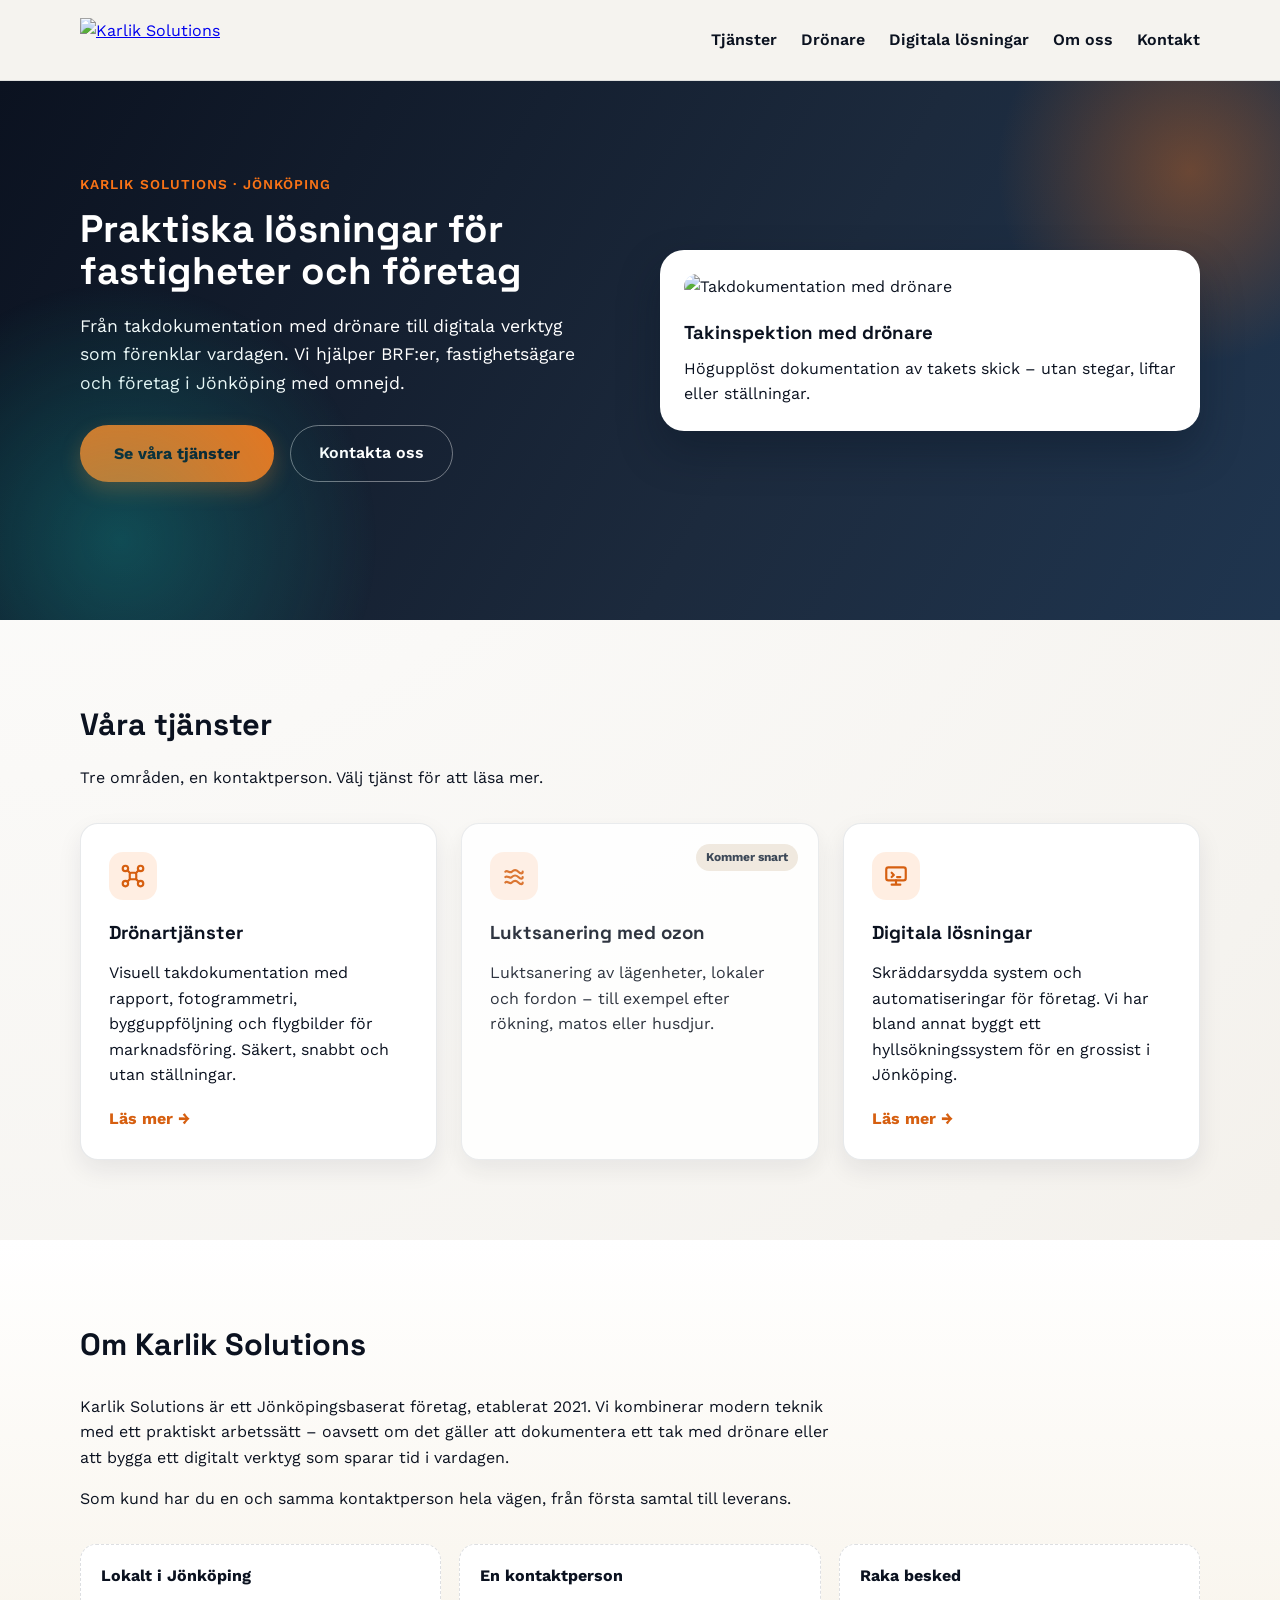
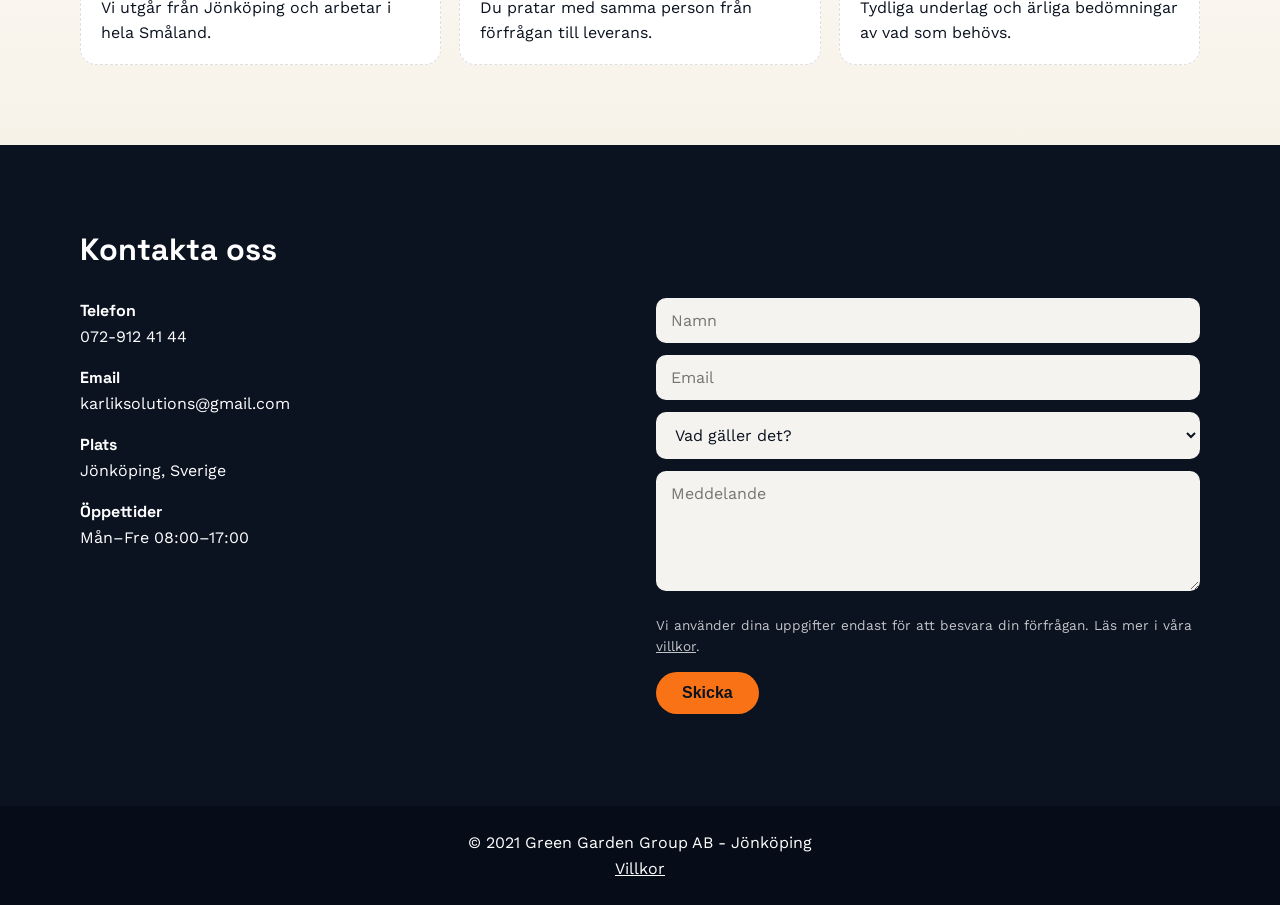
==== commit 68e234bf: "Add files via upload" ====
--- a/index.html
+++ b/index.html
@@ -53,7 +53,8 @@
                     "@type": "Offer",
                     "itemOffered": {
                         "@type": "Service",
-                        "name": "Digitala lösningar för företag"
+                        "name": "Digitala lösningar för företag",
+                        "url": "https://karliksolutions.se/digitala-losningar.html"
                     }
                 }
             ]
@@ -73,6 +74,7 @@
                 <ul>
                     <li><a href="index.html#tjanster">Tjänster</a></li>
                     <li><a href="dronare.html">Drönare</a></li>
+                    <li><a href="digitala-losningar.html">Digitala lösningar</a></li>
                     <li><a href="index.html#om-oss">Om oss</a></li>
                     <li><a href="#kontakt">Kontakt</a></li>
                 </ul>
@@ -127,13 +129,13 @@
                 <p>Luktsanering av lägenheter, lokaler och fordon – till exempel efter rökning, matos eller husdjur.</p>
             </div>
 
-            <a href="#kontakt" class="service-card">
+            <a href="digitala-losningar.html" class="service-card">
                 <div class="service-icon" aria-hidden="true">
                     <svg viewBox="0 0 24 24" fill="none" stroke="currentColor" stroke-width="2" stroke-linecap="round" stroke-linejoin="round"><rect x="3" y="4" width="18" height="12" rx="2"/><path d="M8 20h8M12 16v4"/><path d="M8 9l2 2-2 2M13 13h3"/></svg>
                 </div>
                 <h3>Digitala lösningar</h3>
-                <p>Skräddarsydda system och automatiseringar för företag. Vi har bland annat byggt ett hyllsökningssystem som används dagligen på ett lager i Jönköping.</p>
-                <span class="card-link">Hör av dig →</span>
+                <p>Skräddarsydda system och automatiseringar för företag. Vi har bland annat byggt ett hyllsökningssystem för en grossist i Jönköping.</p>
+                <span class="card-link">Läs mer →</span>
             </a>
 
         </div>
--- a/style.css
+++ b/style.css
@@ -341,6 +341,105 @@
     opacity: 0.85;
 }
 
+/* ---------- Case / exempel ---------- */
+
+.case-grid {
+    display: grid;
+    grid-template-columns: 1.1fr 1fr;
+    gap: 48px;
+    align-items: center;
+}
+
+.case-list {
+    list-style: none;
+    margin-top: 20px;
+}
+
+.case-list li {
+    position: relative;
+    padding-left: 28px;
+    margin-bottom: 12px;
+}
+
+.case-list li::before {
+    content: "";
+    position: absolute;
+    left: 0;
+    top: 0.55em;
+    width: 12px;
+    height: 12px;
+    border-radius: 50%;
+    background: var(--brand);
+}
+
+/* Illustration av en skärm – fiktiva data */
+.mock-screen {
+    background: var(--ink);
+    border-radius: 24px;
+    padding: 14px;
+    box-shadow: 0 20px 40px rgba(10, 20, 35, 0.25);
+}
+
+.mock-inner {
+    background: #ffffff;
+    border-radius: 14px;
+    padding: 28px 24px;
+    text-align: center;
+}
+
+.mock-label {
+    font-size: 0.85rem;
+    font-weight: 600;
+    color: var(--edge);
+    opacity: 0.7;
+    margin-bottom: 8px;
+}
+
+.mock-input {
+    border: 2px solid var(--brand);
+    border-radius: 12px;
+    padding: 12px 16px;
+    font-family: "Space Grotesk", "Segoe UI", sans-serif;
+    font-size: 1.3rem;
+    font-weight: 700;
+    letter-spacing: 0.04em;
+    margin-bottom: 20px;
+}
+
+.mock-result {
+    background: var(--cloud);
+    border-radius: 14px;
+    padding: 18px;
+}
+
+.mock-result small {
+    display: block;
+    font-weight: 600;
+    opacity: 0.7;
+}
+
+.mock-result strong {
+    display: block;
+    font-family: "Space Grotesk", "Segoe UI", sans-serif;
+    font-size: 2.6rem;
+    line-height: 1.1;
+    color: var(--brand-dark);
+}
+
+.mock-caption {
+    text-align: center;
+    font-size: 0.85rem;
+    opacity: 0.65;
+    margin-top: 12px;
+}
+
+@media (max-width: 820px) {
+    .case-grid {
+        grid-template-columns: 1fr;
+        gap: 32px;
+    }
+}
+
 /* ---------- Fördelar ---------- */
 
 .benefits-section {
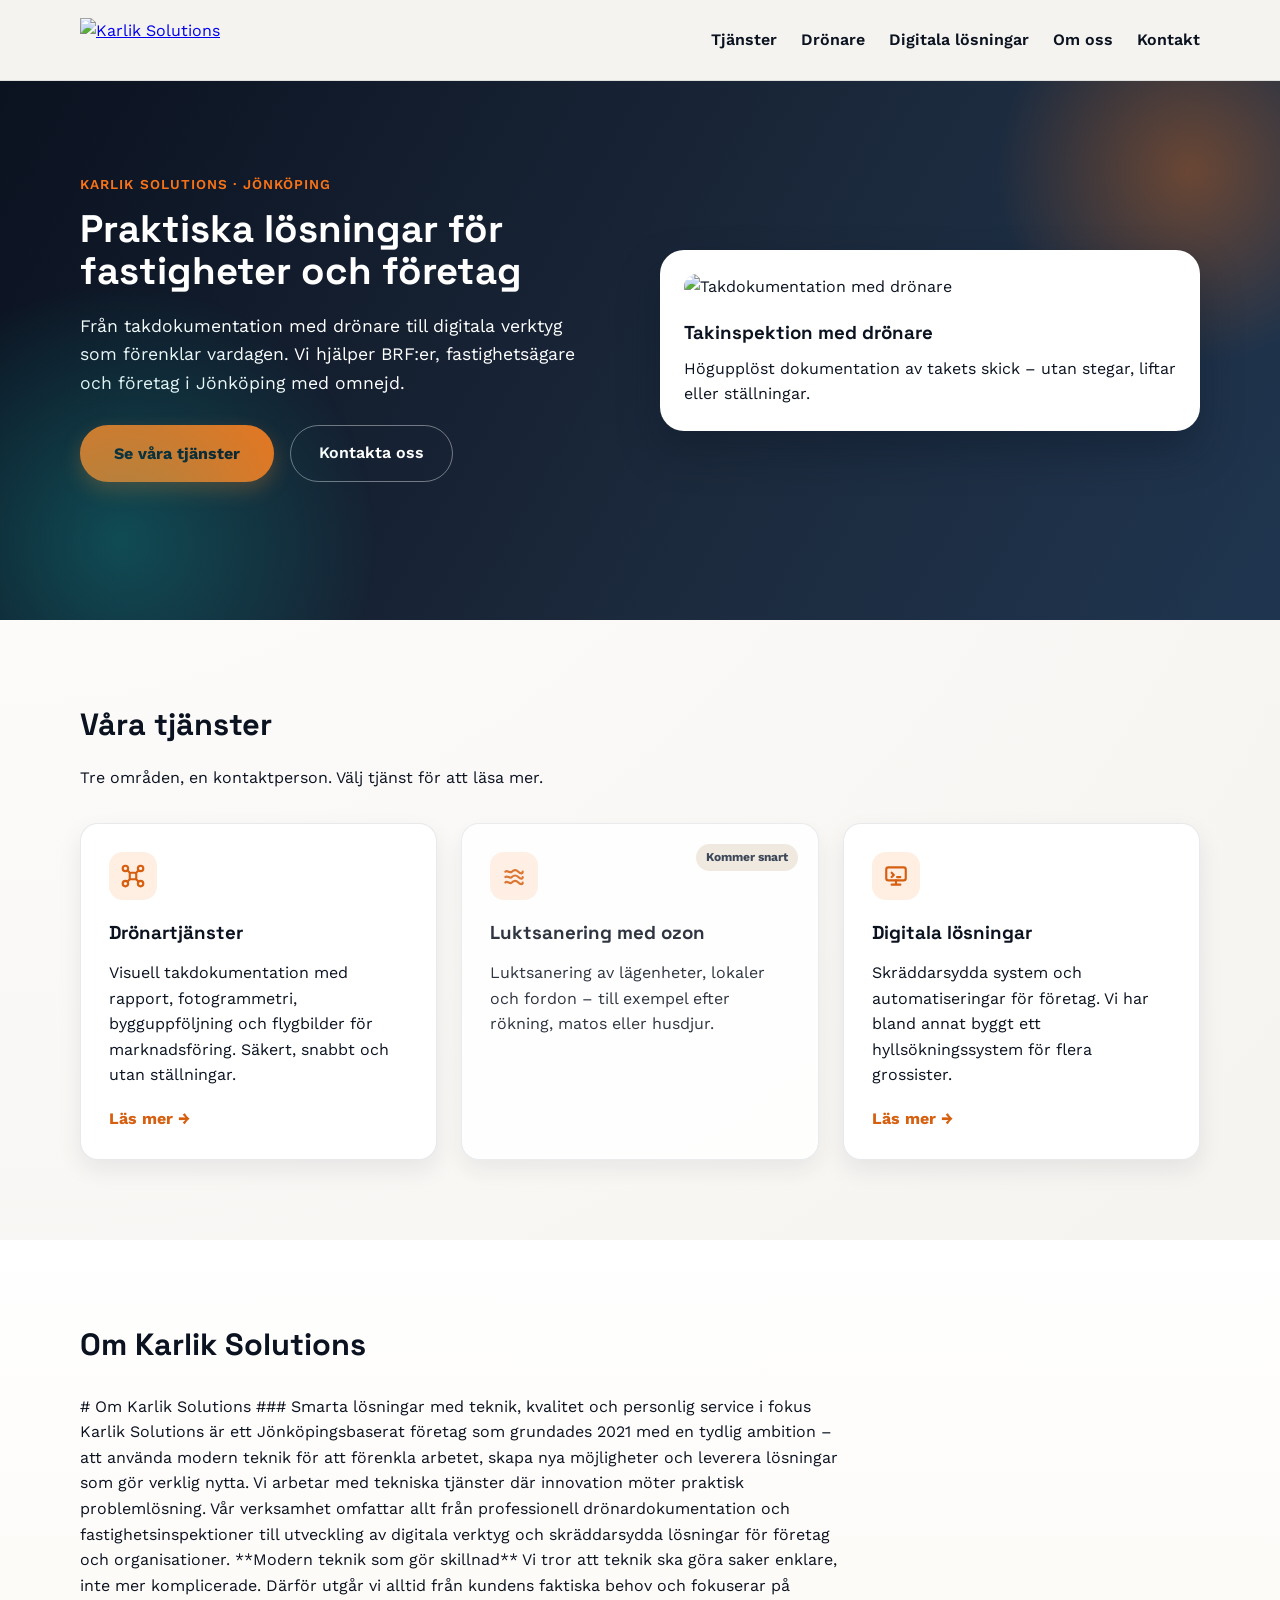
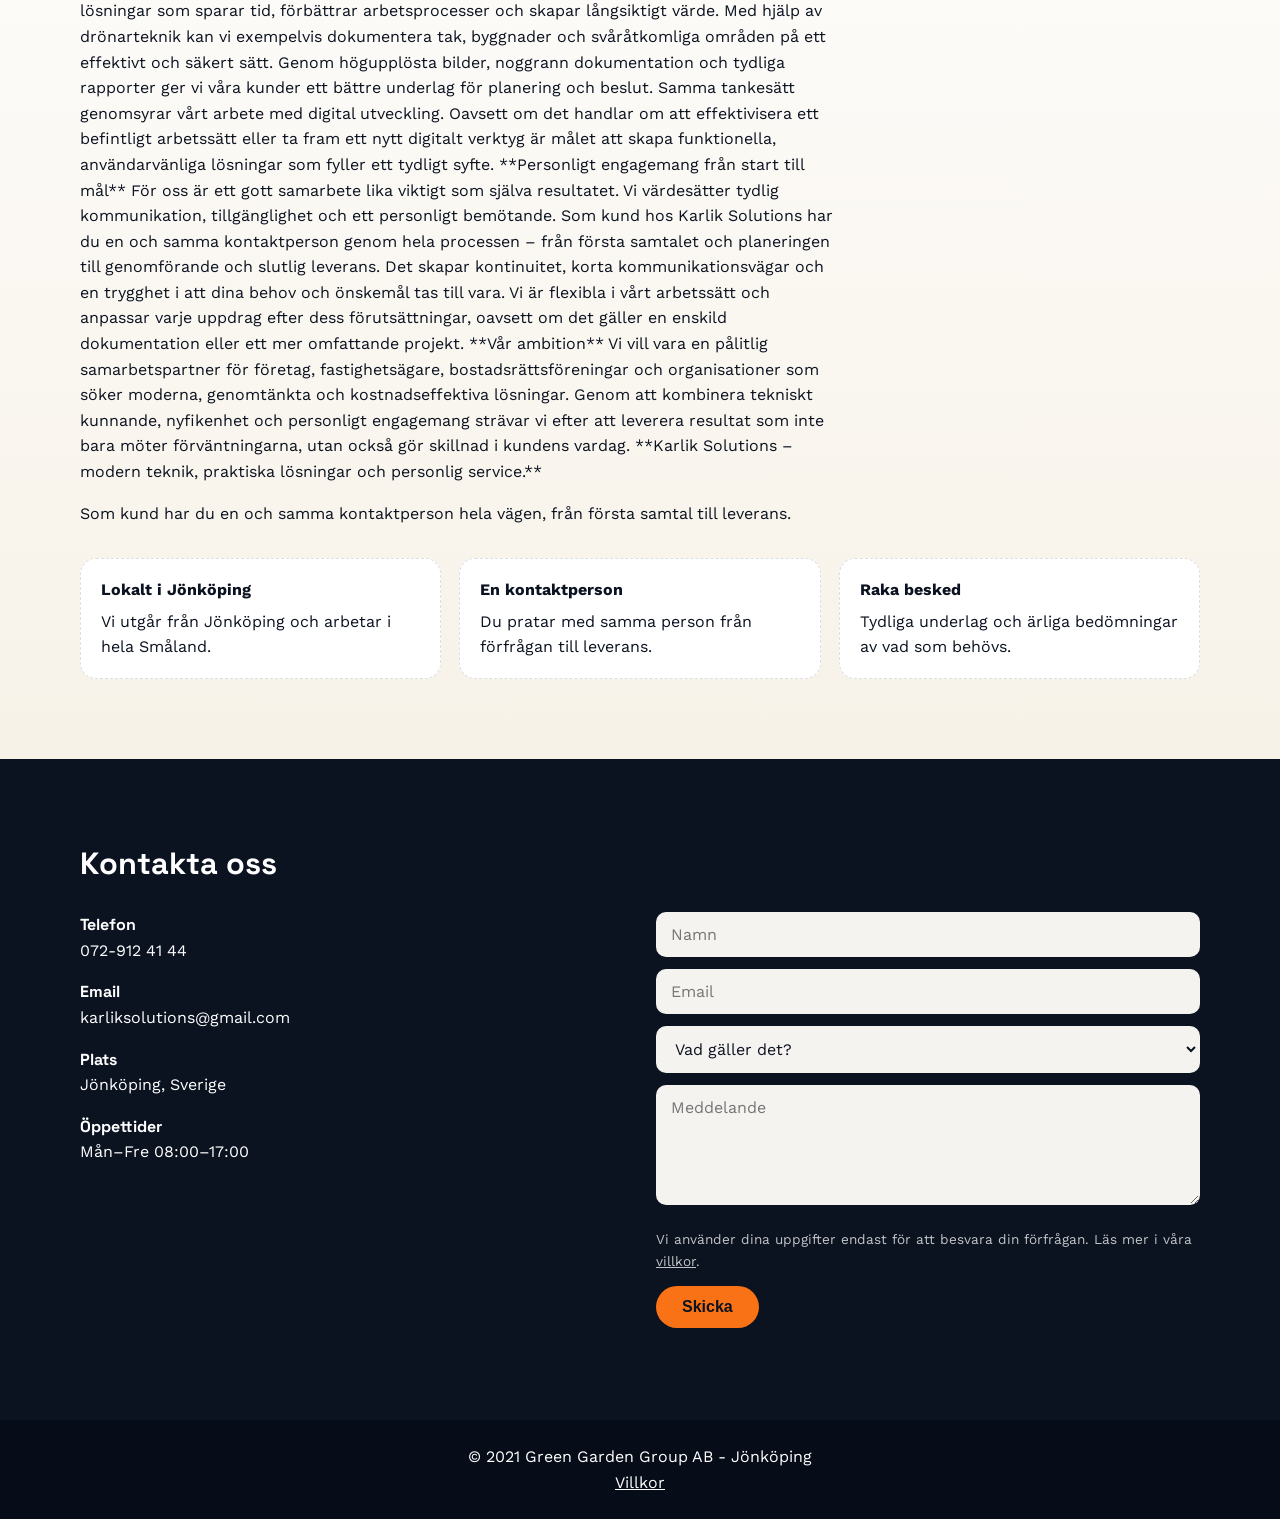
==== commit 337cdf73: "Revise content for Karlik Solutions section Updated company description and added new sections about" ====
--- a/index.html
+++ b/index.html
@@ -134,7 +134,7 @@
                     <svg viewBox="0 0 24 24" fill="none" stroke="currentColor" stroke-width="2" stroke-linecap="round" stroke-linejoin="round"><rect x="3" y="4" width="18" height="12" rx="2"/><path d="M8 20h8M12 16v4"/><path d="M8 9l2 2-2 2M13 13h3"/></svg>
                 </div>
                 <h3>Digitala lösningar</h3>
-                <p>Skräddarsydda system och automatiseringar för företag. Vi har bland annat byggt ett hyllsökningssystem för en grossist i Jönköping.</p>
+                <p>Skräddarsydda system och automatiseringar för företag. Vi har bland annat byggt ett hyllsökningssystem för flera grossister.</p>
                 <span class="card-link">Läs mer →</span>
             </a>
 
@@ -146,7 +146,37 @@
     <div class="container">
         <h2>Om Karlik Solutions</h2>
         <p>
-            Karlik Solutions är ett Jönköpingsbaserat företag, etablerat 2021. Vi kombinerar modern teknik med ett praktiskt arbetssätt – oavsett om det gäller att dokumentera ett tak med drönare eller att bygga ett digitalt verktyg som sparar tid i vardagen.
+            # Om Karlik Solutions
+
+### Smarta lösningar med teknik, kvalitet och personlig service i fokus
+
+Karlik Solutions är ett Jönköpingsbaserat företag som grundades 2021 med en tydlig ambition – att använda modern teknik för att förenkla arbetet, skapa nya möjligheter och leverera lösningar som gör verklig nytta.
+
+Vi arbetar med tekniska tjänster där innovation möter praktisk problemlösning. Vår verksamhet omfattar allt från professionell drönardokumentation och fastighetsinspektioner till utveckling av digitala verktyg och skräddarsydda lösningar för företag och organisationer.
+
+**Modern teknik som gör skillnad**
+
+Vi tror att teknik ska göra saker enklare, inte mer komplicerade. Därför utgår vi alltid från kundens faktiska behov och fokuserar på lösningar som sparar tid, förbättrar arbetsprocesser och skapar långsiktigt värde.
+
+Med hjälp av drönarteknik kan vi exempelvis dokumentera tak, byggnader och svåråtkomliga områden på ett effektivt och säkert sätt. Genom högupplösta bilder, noggrann dokumentation och tydliga rapporter ger vi våra kunder ett bättre underlag för planering och beslut.
+
+Samma tankesätt genomsyrar vårt arbete med digital utveckling. Oavsett om det handlar om att effektivisera ett befintligt arbetssätt eller ta fram ett nytt digitalt verktyg är målet att skapa funktionella, användarvänliga lösningar som fyller ett tydligt syfte.
+
+**Personligt engagemang från start till mål**
+
+För oss är ett gott samarbete lika viktigt som själva resultatet. Vi värdesätter tydlig kommunikation, tillgänglighet och ett personligt bemötande.
+
+Som kund hos Karlik Solutions har du en och samma kontaktperson genom hela processen – från första samtalet och planeringen till genomförande och slutlig leverans. Det skapar kontinuitet, korta kommunikationsvägar och en trygghet i att dina behov och önskemål tas till vara.
+
+Vi är flexibla i vårt arbetssätt och anpassar varje uppdrag efter dess förutsättningar, oavsett om det gäller en enskild dokumentation eller ett mer omfattande projekt.
+
+**Vår ambition**
+
+Vi vill vara en pålitlig samarbetspartner för företag, fastighetsägare, bostadsrättsföreningar och organisationer som söker moderna, genomtänkta och kostnadseffektiva lösningar.
+
+Genom att kombinera tekniskt kunnande, nyfikenhet och personligt engagemang strävar vi efter att leverera resultat som inte bara möter förväntningarna, utan också gör skillnad i kundens vardag.
+
+**Karlik Solutions – modern teknik, praktiska lösningar och personlig service.**
         </p>
         <p>
             Som kund har du en och samma kontaktperson hela vägen, från första samtal till leverans.
--- a/style.css
+++ b/style.css
@@ -433,10 +433,325 @@
     margin-top: 12px;
 }
 
+/* Klickbara exempelrutor */
+.example-card {
+    cursor: pointer;
+}
+
+.example-card.is-active {
+    border-color: var(--brand);
+    box-shadow: 0 0 0 2px var(--brand), 0 16px 30px rgba(20, 30, 45, 0.12);
+}
+
+#exempel {
+    scroll-margin-top: 70px;
+}
+
+.example-panel[hidden] {
+    display: none;
+}
+
+.example-panel {
+    animation: fadeUp 0.4s ease;
+}
+
+.panel-note {
+    margin-top: 16px;
+    padding: 14px 16px;
+    border-radius: 12px;
+    background: #ffffff;
+    border: 1px dashed rgba(28, 42, 61, 0.2);
+    font-size: 0.95rem;
+}
+
+/* Illustration: automatiserat flöde */
+.mock-flow {
+    display: flex;
+    flex-direction: column;
+    align-items: stretch;
+    gap: 6px;
+    text-align: left;
+}
+
+.flow-step {
+    display: flex;
+    align-items: center;
+    gap: 12px;
+    background: var(--cloud);
+    border-radius: 12px;
+    padding: 12px 14px;
+    font-weight: 600;
+    font-size: 0.95rem;
+}
+
+.flow-step small {
+    display: block;
+    font-weight: 400;
+    opacity: 0.7;
+}
+
+.flow-dot {
+    flex-shrink: 0;
+    width: 32px;
+    height: 32px;
+    display: grid;
+    place-items: center;
+    border-radius: 50%;
+    background: var(--brand);
+    color: var(--ink);
+    font-weight: 700;
+    font-size: 0.85rem;
+}
+
+.flow-arrow {
+    text-align: center;
+    color: var(--brand-dark);
+    font-weight: 700;
+    line-height: 1;
+}
+
+.flow-split {
+    display: grid;
+    grid-template-columns: 1fr 1fr;
+    gap: 6px;
+}
+
+/* Illustration: internt verktyg (tabell) */
+.mock-table {
+    width: 100%;
+    border-collapse: collapse;
+    text-align: left;
+    font-size: 0.9rem;
+}
+
+.mock-table th {
+    font-size: 0.75rem;
+    text-transform: uppercase;
+    letter-spacing: 0.05em;
+    opacity: 0.6;
+    padding: 0 8px 8px;
+}
+
+.mock-table td {
+    padding: 10px 8px;
+    border-top: 1px solid rgba(28, 42, 61, 0.08);
+}
+
+.pill {
+    display: inline-block;
+    padding: 2px 10px;
+    border-radius: 999px;
+    font-size: 0.78rem;
+    font-weight: 700;
+}
+
+.pill-ok { background: rgba(14, 165, 160, 0.15); color: #0b7d79; }
+.pill-out { background: rgba(249, 115, 22, 0.15); color: var(--brand-dark); }
+
+.mock-toolbar {
+    display: flex;
+    justify-content: space-between;
+    align-items: center;
+    margin-bottom: 14px;
+    font-weight: 700;
+}
+
+.mock-btn {
+    background: var(--brand);
+    color: var(--ink);
+    font-size: 0.8rem;
+    padding: 4px 12px;
+    border-radius: 999px;
+}
+
+/* Illustration: statisk hemsida i webbläsarfönster */
+.mock-browser {
+    background: #ffffff;
+    border-radius: 14px;
+    overflow: hidden;
+    text-align: left;
+}
+
+.browser-bar {
+    display: flex;
+    align-items: center;
+    gap: 6px;
+    padding: 10px 12px;
+    background: var(--sand);
+}
+
+.browser-bar i {
+    width: 10px;
+    height: 10px;
+    border-radius: 50%;
+    background: rgba(28, 42, 61, 0.25);
+}
+
+.browser-url {
+    margin-left: 8px;
+    flex: 1;
+    background: #ffffff;
+    border-radius: 6px;
+    padding: 2px 10px;
+    font-size: 0.75rem;
+    opacity: 0.8;
+}
+
+.browser-page {
+    padding: 18px;
+}
+
+.mini-hero {
+    background: linear-gradient(120deg, var(--ink), var(--edge));
+    color: #ffffff;
+    border-radius: 10px;
+    padding: 18px;
+    margin-bottom: 12px;
+}
+
+.mini-hero strong {
+    display: block;
+    font-family: "Space Grotesk", "Segoe UI", sans-serif;
+    font-size: 1.1rem;
+}
+
+.mini-btn {
+    display: inline-block;
+    margin-top: 10px;
+    background: var(--brand);
+    color: var(--ink);
+    font-size: 0.75rem;
+    font-weight: 700;
+    padding: 4px 12px;
+    border-radius: 999px;
+}
+
+.mini-cards {
+    display: grid;
+    grid-template-columns: repeat(3, 1fr);
+    gap: 8px;
+}
+
+.mini-cards span {
+    height: 48px;
+    border-radius: 8px;
+    background: var(--cloud);
+}
+
+.speed-badge {
+    display: flex;
+    justify-content: space-between;
+    margin-top: 12px;
+    font-size: 0.8rem;
+    font-weight: 700;
+}
+
+.speed-badge span {
+    color: #0b7d79;
+}
+
 @media (max-width: 820px) {
     .case-grid {
         grid-template-columns: 1fr;
         gap: 32px;
+    }
+}
+
+/* ---------- Villkorssida ---------- */
+
+.legal-page {
+    padding: 56px 0 80px;
+}
+
+.legal-page .container {
+    max-width: 860px;
+}
+
+.legal-page h1 {
+    font-family: "Space Grotesk", "Segoe UI", sans-serif;
+    font-size: clamp(2rem, 3vw, 2.8rem);
+    line-height: 1.15;
+    margin-bottom: 12px;
+}
+
+.legal-meta {
+    opacity: 0.7;
+    margin-bottom: 28px;
+}
+
+.legal-toc {
+    background: #ffffff;
+    border: 1px solid rgba(28, 42, 61, 0.1);
+    border-radius: 16px;
+    padding: 20px 24px;
+    margin-bottom: 40px;
+}
+
+.legal-toc strong {
+    display: block;
+    margin-bottom: 8px;
+}
+
+.legal-toc ol {
+    padding-left: 20px;
+}
+
+.legal-toc a {
+    color: var(--ink);
+}
+
+.legal-toc a:hover {
+    color: var(--brand-dark);
+}
+
+.legal-part {
+    scroll-margin-top: 90px;
+    background: #ffffff;
+    border: 1px solid rgba(28, 42, 61, 0.1);
+    border-radius: 18px;
+    padding: 32px;
+    margin-bottom: 28px;
+}
+
+.legal-part > h2 {
+    margin-bottom: 8px;
+}
+
+.legal-part h3 {
+    font-family: "Space Grotesk", "Segoe UI", sans-serif;
+    font-size: 1.1rem;
+    margin: 26px 0 8px;
+}
+
+.legal-part p,
+.legal-part ul {
+    margin-bottom: 12px;
+}
+
+.legal-part ul {
+    padding-left: 22px;
+}
+
+.legal-part li {
+    margin-bottom: 4px;
+}
+
+.legal-part dt {
+    font-weight: 700;
+    margin-top: 10px;
+}
+
+.legal-part dd {
+    margin: 0 0 8px;
+}
+
+.legal-part a {
+    color: var(--brand-dark);
+}
+
+@media (max-width: 640px) {
+    .legal-part {
+        padding: 22px 18px;
     }
 }
 
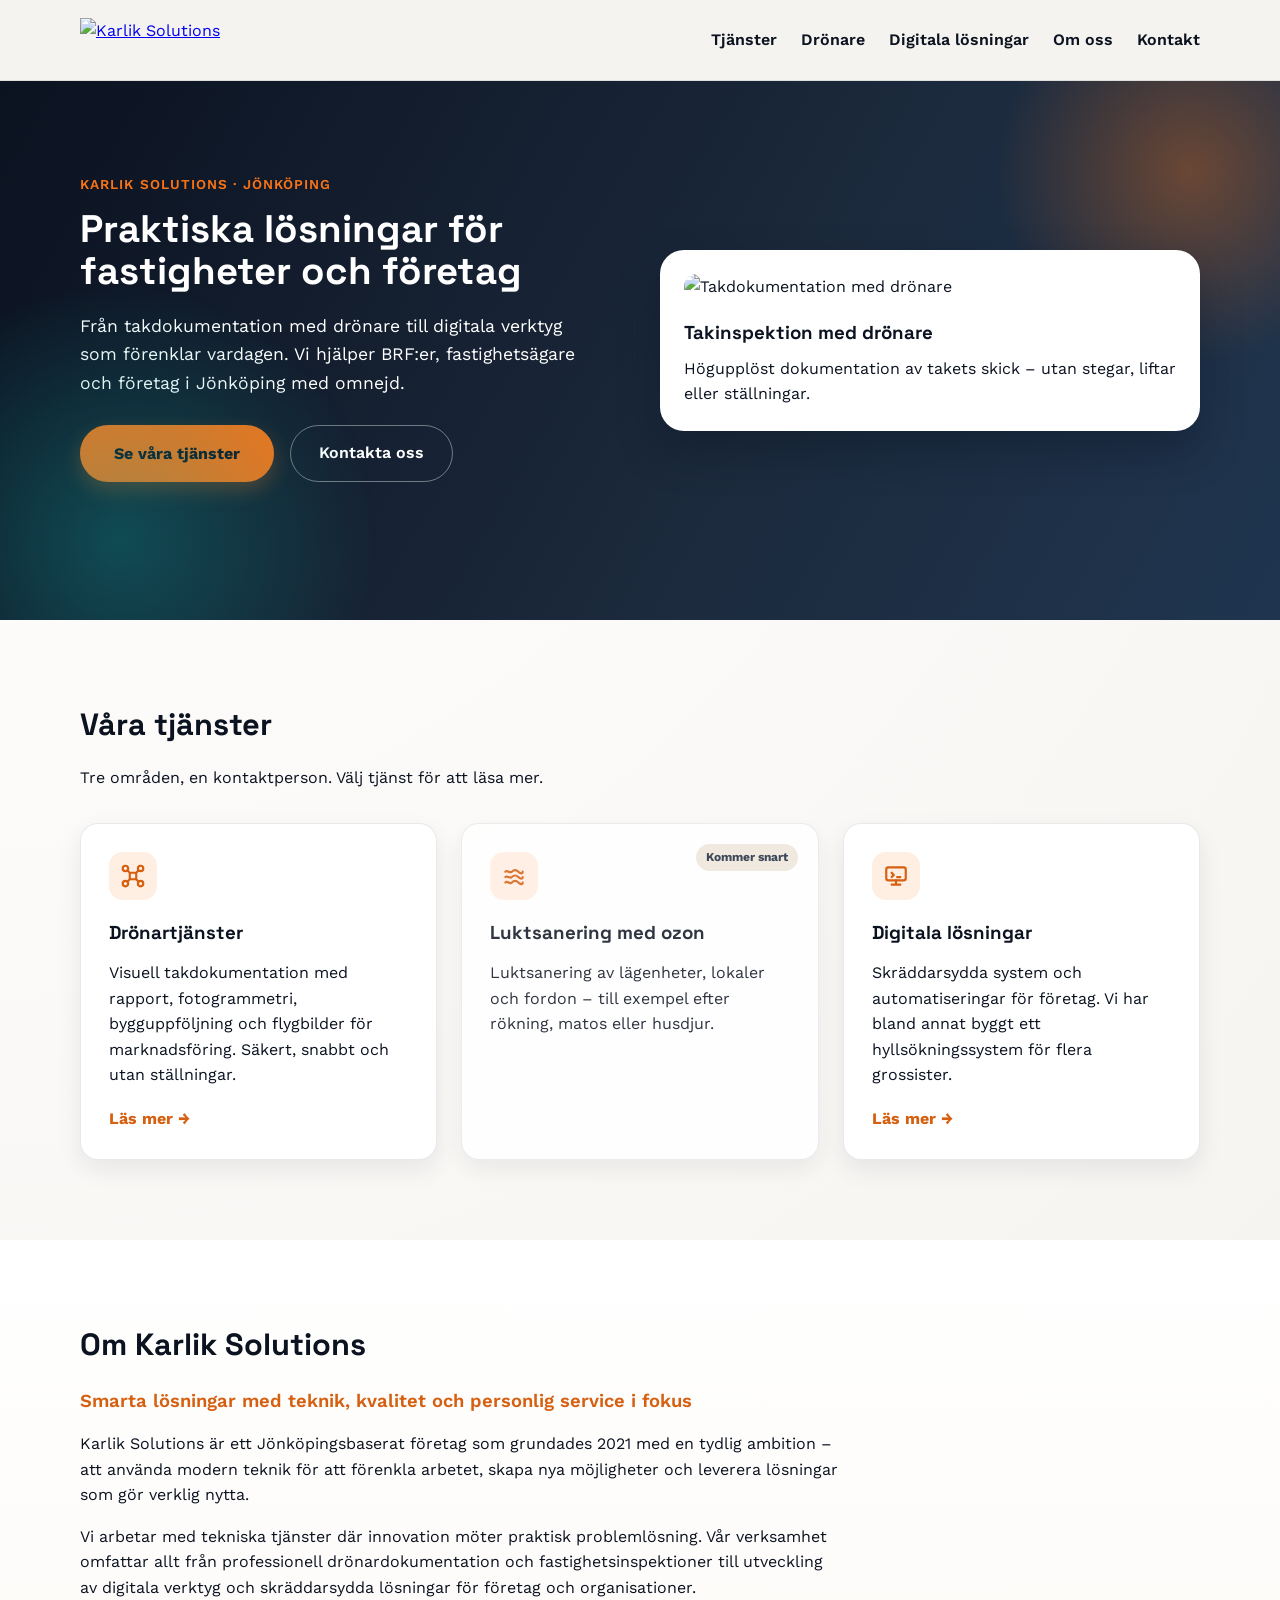
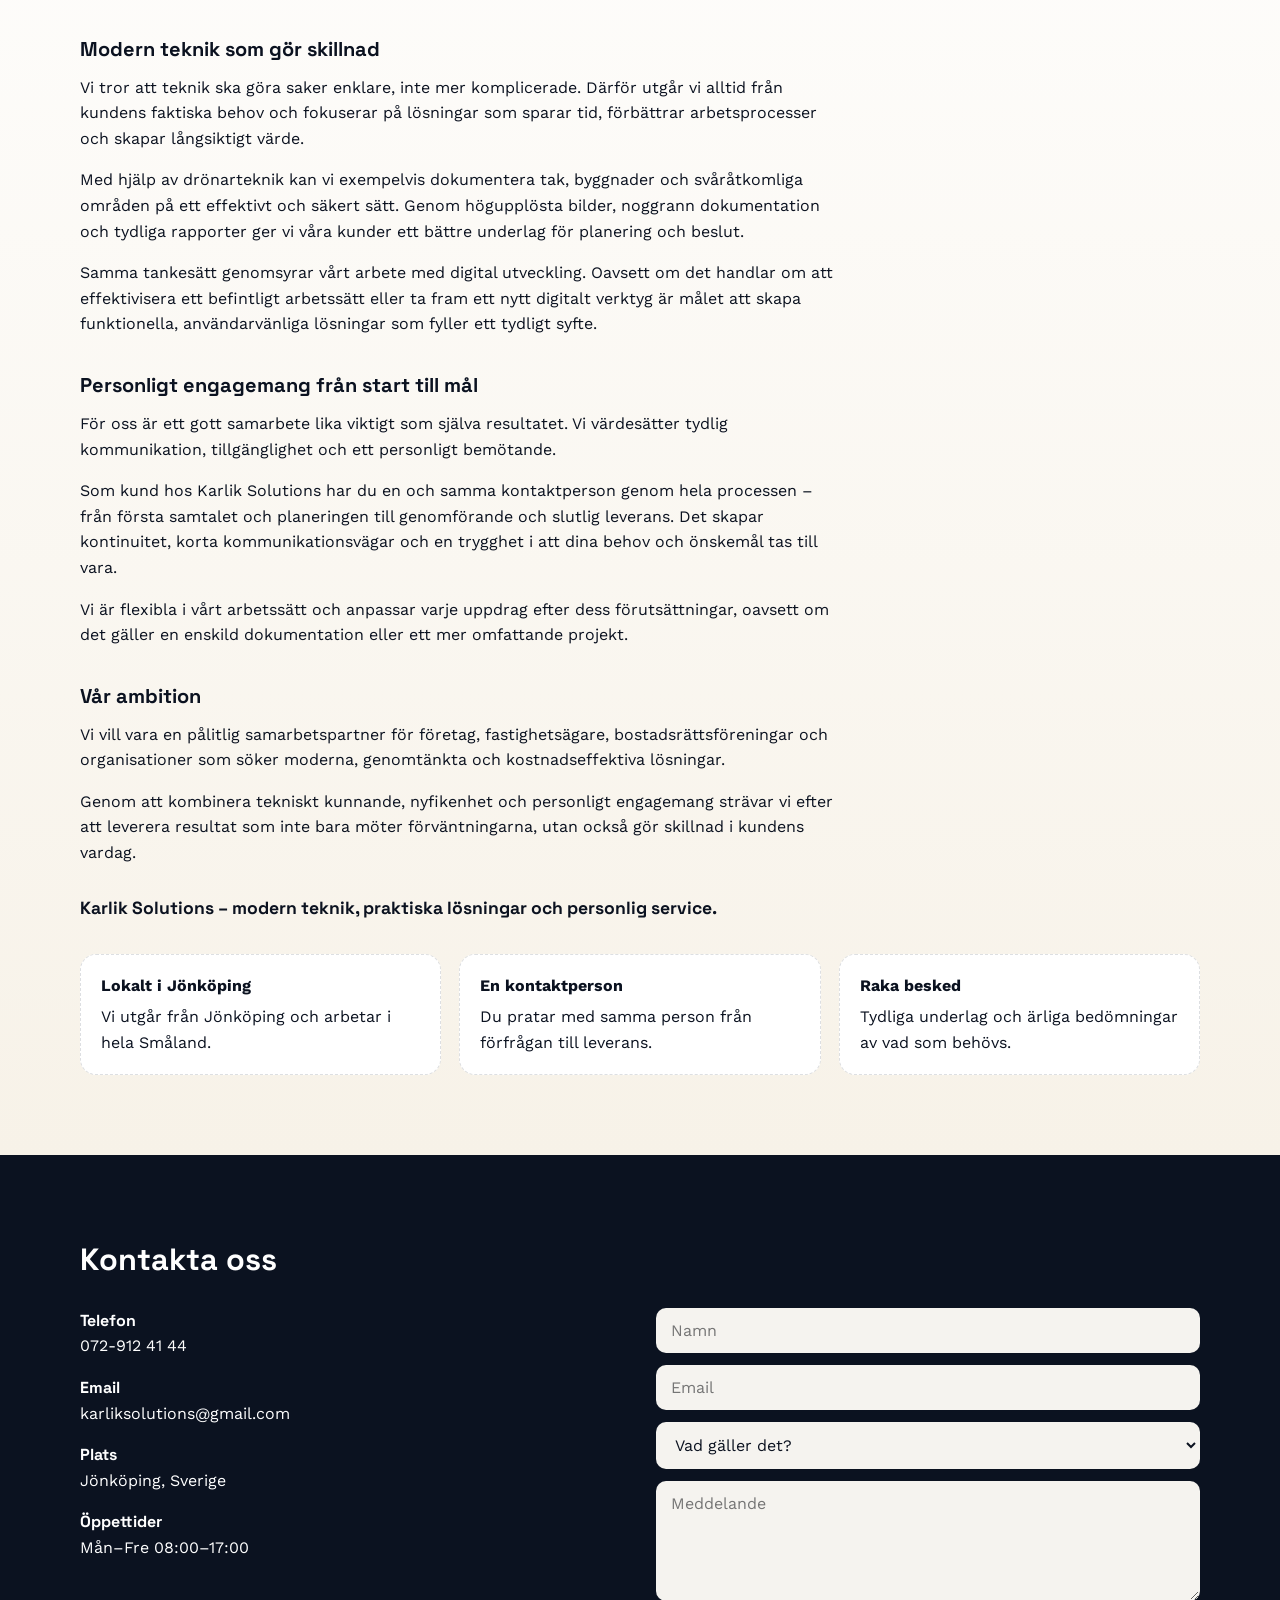
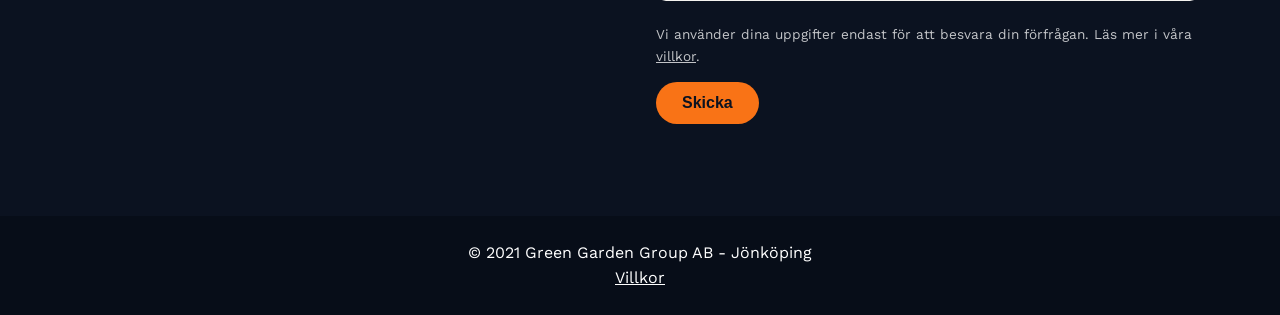
==== commit 0c7b664f: "Add files via upload" ====
--- a/index.html
+++ b/index.html
@@ -145,42 +145,26 @@
 <section id="om-oss" class="about-section benefits-section">
     <div class="container">
         <h2>Om Karlik Solutions</h2>
-        <p>
-            # Om Karlik Solutions
-
-### Smarta lösningar med teknik, kvalitet och personlig service i fokus
-
-Karlik Solutions är ett Jönköpingsbaserat företag som grundades 2021 med en tydlig ambition – att använda modern teknik för att förenkla arbetet, skapa nya möjligheter och leverera lösningar som gör verklig nytta.
-
-Vi arbetar med tekniska tjänster där innovation möter praktisk problemlösning. Vår verksamhet omfattar allt från professionell drönardokumentation och fastighetsinspektioner till utveckling av digitala verktyg och skräddarsydda lösningar för företag och organisationer.
-
-**Modern teknik som gör skillnad**
-
-Vi tror att teknik ska göra saker enklare, inte mer komplicerade. Därför utgår vi alltid från kundens faktiska behov och fokuserar på lösningar som sparar tid, förbättrar arbetsprocesser och skapar långsiktigt värde.
-
-Med hjälp av drönarteknik kan vi exempelvis dokumentera tak, byggnader och svåråtkomliga områden på ett effektivt och säkert sätt. Genom högupplösta bilder, noggrann dokumentation och tydliga rapporter ger vi våra kunder ett bättre underlag för planering och beslut.
-
-Samma tankesätt genomsyrar vårt arbete med digital utveckling. Oavsett om det handlar om att effektivisera ett befintligt arbetssätt eller ta fram ett nytt digitalt verktyg är målet att skapa funktionella, användarvänliga lösningar som fyller ett tydligt syfte.
-
-**Personligt engagemang från start till mål**
-
-För oss är ett gott samarbete lika viktigt som själva resultatet. Vi värdesätter tydlig kommunikation, tillgänglighet och ett personligt bemötande.
-
-Som kund hos Karlik Solutions har du en och samma kontaktperson genom hela processen – från första samtalet och planeringen till genomförande och slutlig leverans. Det skapar kontinuitet, korta kommunikationsvägar och en trygghet i att dina behov och önskemål tas till vara.
-
-Vi är flexibla i vårt arbetssätt och anpassar varje uppdrag efter dess förutsättningar, oavsett om det gäller en enskild dokumentation eller ett mer omfattande projekt.
-
-**Vår ambition**
-
-Vi vill vara en pålitlig samarbetspartner för företag, fastighetsägare, bostadsrättsföreningar och organisationer som söker moderna, genomtänkta och kostnadseffektiva lösningar.
-
-Genom att kombinera tekniskt kunnande, nyfikenhet och personligt engagemang strävar vi efter att leverera resultat som inte bara möter förväntningarna, utan också gör skillnad i kundens vardag.
-
-**Karlik Solutions – modern teknik, praktiska lösningar och personlig service.**
-        </p>
-        <p>
-            Som kund har du en och samma kontaktperson hela vägen, från första samtal till leverans.
-        </p>
+        <p class="about-lead">Smarta lösningar med teknik, kvalitet och personlig service i fokus</p>
+
+        <p>Karlik Solutions är ett Jönköpingsbaserat företag som grundades 2021 med en tydlig ambition – att använda modern teknik för att förenkla arbetet, skapa nya möjligheter och leverera lösningar som gör verklig nytta.</p>
+        <p>Vi arbetar med tekniska tjänster där innovation möter praktisk problemlösning. Vår verksamhet omfattar allt från professionell drönardokumentation och fastighetsinspektioner till utveckling av digitala verktyg och skräddarsydda lösningar för företag och organisationer.</p>
+
+        <h3>Modern teknik som gör skillnad</h3>
+        <p>Vi tror att teknik ska göra saker enklare, inte mer komplicerade. Därför utgår vi alltid från kundens faktiska behov och fokuserar på lösningar som sparar tid, förbättrar arbetsprocesser och skapar långsiktigt värde.</p>
+        <p>Med hjälp av drönarteknik kan vi exempelvis dokumentera tak, byggnader och svåråtkomliga områden på ett effektivt och säkert sätt. Genom högupplösta bilder, noggrann dokumentation och tydliga rapporter ger vi våra kunder ett bättre underlag för planering och beslut.</p>
+        <p>Samma tankesätt genomsyrar vårt arbete med digital utveckling. Oavsett om det handlar om att effektivisera ett befintligt arbetssätt eller ta fram ett nytt digitalt verktyg är målet att skapa funktionella, användarvänliga lösningar som fyller ett tydligt syfte.</p>
+
+        <h3>Personligt engagemang från start till mål</h3>
+        <p>För oss är ett gott samarbete lika viktigt som själva resultatet. Vi värdesätter tydlig kommunikation, tillgänglighet och ett personligt bemötande.</p>
+        <p>Som kund hos Karlik Solutions har du en och samma kontaktperson genom hela processen – från första samtalet och planeringen till genomförande och slutlig leverans. Det skapar kontinuitet, korta kommunikationsvägar och en trygghet i att dina behov och önskemål tas till vara.</p>
+        <p>Vi är flexibla i vårt arbetssätt och anpassar varje uppdrag efter dess förutsättningar, oavsett om det gäller en enskild dokumentation eller ett mer omfattande projekt.</p>
+
+        <h3>Vår ambition</h3>
+        <p>Vi vill vara en pålitlig samarbetspartner för företag, fastighetsägare, bostadsrättsföreningar och organisationer som söker moderna, genomtänkta och kostnadseffektiva lösningar.</p>
+        <p>Genom att kombinera tekniskt kunnande, nyfikenhet och personligt engagemang strävar vi efter att leverera resultat som inte bara möter förväntningarna, utan också gör skillnad i kundens vardag.</p>
+
+        <p class="about-tagline">Karlik Solutions – modern teknik, praktiska lösningar och personlig service.</p>
 
         <div class="benefits-grid" style="margin-top: 32px;">
             <div class="benefit-item">
@@ -257,4 +241,4 @@
 
 <script src="script.js"></script>
 </body>
-</html>
+</html>
--- a/style.css
+++ b/style.css
@@ -1037,3 +1037,25 @@
         padding: 18px;
     }
 }
+
+/* ---------- Om oss ---------- */
+
+.about-section h3 {
+    font-family: "Space Grotesk", "Segoe UI", sans-serif;
+    font-size: 1.25rem;
+    margin: 32px 0 10px;
+}
+
+.about-lead {
+    font-size: 1.15rem;
+    font-weight: 600;
+    color: var(--brand-dark);
+    margin-top: -8px;
+}
+
+.about-tagline {
+    font-family: "Space Grotesk", "Segoe UI", sans-serif;
+    font-weight: 700;
+    font-size: 1.1rem;
+    margin-top: 28px;
+}
